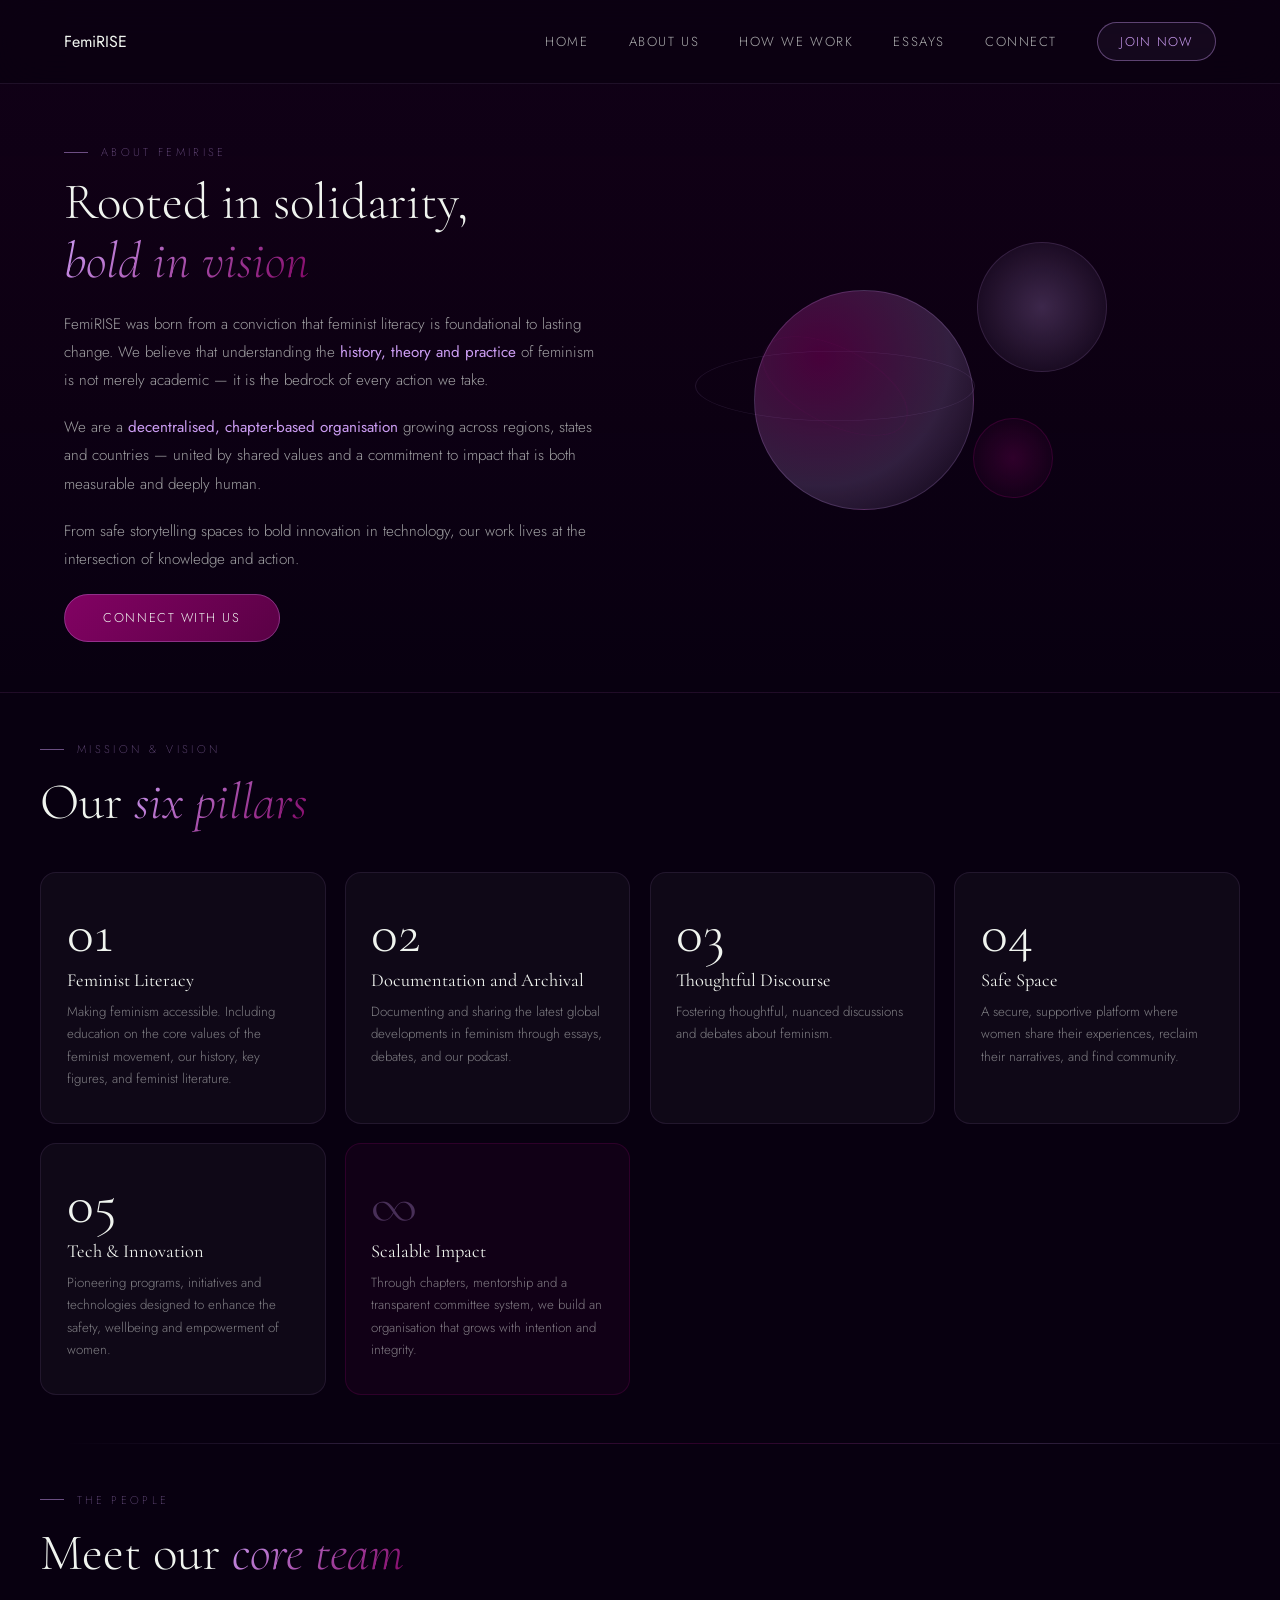
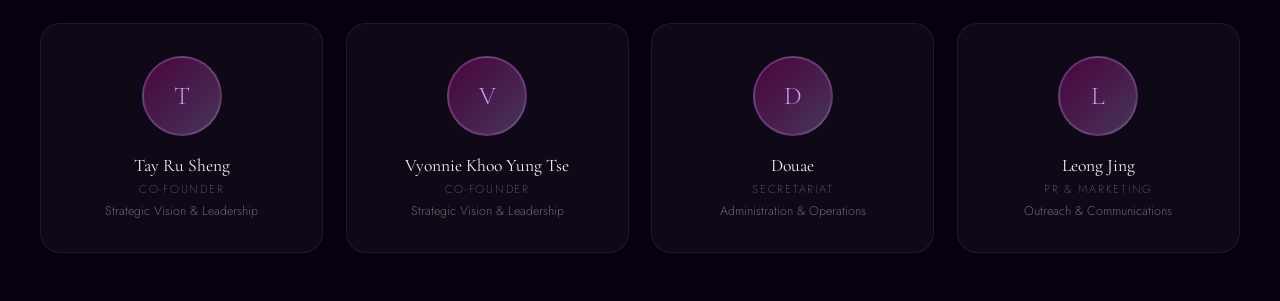
==== about.html @ 9048835f "Separated About page into separate html, separated css and js, added logo to main nav in index.html," ====
<!DOCTYPE html>
<html lang="en">
<head>
<meta charset="UTF-8">
<meta name="viewport" content="width=device-width, initial-scale=1.0">
<title>FemiRISE — Feminist Organisation Since 2026</title>
<link rel="preconnect" href="https://fonts.googleapis.com">
<link rel="preconnect" href="https://fonts.gstatic.com" crossorigin>
<link href="https://fonts.googleapis.com/css2?family=Cormorant+Garamond:ital,wght@0,300;0,400;0,500;0,600;1,300;1,400;1,500;1,600&family=Cormorant+Upright:wght@300;400;500&family=Jost:wght@200;300;400;500&family=Great+Vibes&display=swap" rel="stylesheet">
<link rel="stylesheet" href="./index.css">
<script src="./index.js" defer></script>
</head>
<nav id="mainNav">

  <div class="nav-logo" onclick="showPage('home')">FemiRISE</div>
  <div class="nav-links">
    <a href="index.html" class="nav-link" onclick="showPage('home')" data-page="home">Home</a>
    <a href="about.html" class="nav-link" data-page="about">About Us</a>
    <a class="nav-link" onclick="showPage('how')" data-page="how">How We Work</a>
    <a class="nav-link" onclick="showPage('essays')" data-page="essays">Essays</a>
    <a class="nav-link" onclick="showPage('connect')" data-page="connect">Connect</a>
    <a class="nav-cta" href="https://forms.google.com" target="_blank">Join Now</a>
  </div>
  <div class="nav-hamburger" onclick="toggleMobile()">
    <span></span><span></span><span></span>
  </div>
</nav>

<div id="page-about" class="page">
  <div class="about-hero">
    <div class="about-intro">
      <div>
        <div class="section-label" style="margin-bottom:0.8rem">About FemiRISE</div>
        <h1 class="section-title reveal" style="margin-bottom:1.2rem">Rooted in solidarity,<br><em>bold in vision</em></h1>
        <div class="about-text">
          <p class="reveal">FemiRISE was born from a conviction that feminist literacy is foundational to lasting change. We believe that understanding the <strong>history, theory and practice</strong> of feminism is not merely academic — it is the bedrock of every action we take.</p>
          <p class="reveal">We are a <strong>decentralised, chapter-based organisation</strong> growing across regions, states and countries — united by shared values and a commitment to impact that is both measurable and deeply human.</p>
          <p class="reveal">From safe storytelling spaces to bold innovation in technology, our work lives at the intersection of knowledge and action.</p>
        </div>
        <div style="margin-top:2rem" class="reveal">
          <a class="btn-primary" onclick="showPage('connect')"><span>Connect With Us</span></a>
        </div>
      </div>
      <div class="about-visual">
        <div class="about-shape about-shape-1"></div>
        <div class="about-shape about-shape-2"></div>
        <div class="about-shape about-shape-3"></div>
        <div class="about-ellipse about-ellipse-1"></div>
        <div class="about-ellipse about-ellipse-2"></div>
      </div>
    </div>
  </div>

  <!-- MISSION -->
  <section class="section">
    <div class="section-inner">
      <div class="section-label">Mission & Vision</div>
      <h2 class="section-title reveal">Our <em>six pillars</em></h2>
      <div class="values-grid">
        <div class="value-card reveal">
          <div class="value-num">01</div>
          <div class="value-name">Feminist Literacy</div>
          <p class="value-desc">Making feminism accessible. Including education on the core values of the feminist movement, our history, key figures, and feminist literature.</p>
        </div>
        <div class="value-card reveal" style="transition-delay:0.1s">
          <div class="value-num">02</div>
          <div class="value-name">Documentation and Archival</div>
          <p class="value-desc">Documenting and sharing the latest global developments in feminism through essays, debates, and our podcast.</p>
        </div>
        <div class="value-card reveal" style="transition-delay:0.2s">
          <div class="value-num">03</div>
          <div class="value-name">Thoughtful Discourse</div>
          <p class="value-desc">Fostering thoughtful, nuanced discussions and debates about feminism.</p>
        </div>
        <div class="value-card reveal" style="transition-delay:0.3s">
          <div class="value-num">04</div>
          <div class="value-name">Safe Space</div>
          <p class="value-desc">A secure, supportive platform where women share their experiences, reclaim their narratives, and find community.</p>
        </div>
        <div class="value-card reveal" style="transition-delay:0.4s">
          <div class="value-num">05</div>
          <div class="value-name">Tech & Innovation</div>
          <p class="value-desc">Pioneering programs, initiatives and technologies designed to enhance the safety, wellbeing and empowerment of women.</p>
        </div>
        <div class="value-card reveal" style="transition-delay:0.5s;background:rgba(130,2,99,0.08);border-color:rgba(130,2,99,0.25)">
          <div class="value-num" style="color:rgba(203,156,242,0.3)">∞</div>
          <div class="value-name">Scalable Impact</div>
          <p class="value-desc">Through chapters, mentorship and a transparent committee system, we build an organisation that grows with intention and integrity.</p>
        </div>
      </div>
    </div>
  </section>

  <div class="divider-line" style="margin:0 4rem"></div>

  <!-- TEAM -->
  <section class="section">
    <div class="section-inner">
      <div class="section-label">The People</div>
      <h2 class="section-title reveal">Meet our <em>core team</em></h2>
      <div class="team-grid">
        <div class="team-card reveal">
          <div class="team-avatar">T</div>
          <div class="team-name">Tay Ru Sheng</div>
          <div class="team-role">Co-Founder</div>
          <div class="team-dept">Strategic Vision &amp; Leadership</div>
        </div>
        <div class="team-card reveal" style="transition-delay:0.1s">
          <div class="team-avatar">V</div>
          <div class="team-name">Vyonnie Khoo Yung Tse</div>
          <div class="team-role">Co-Founder</div>
          <div class="team-dept">Strategic Vision &amp; Leadership</div>
        </div>
        <div class="team-card reveal" style="transition-delay:0.2s">
          <div class="team-avatar">D</div>
          <div class="team-name">Douae</div>
          <div class="team-role">Secretariat</div>
          <div class="team-dept">Administration &amp; Operations</div>
        </div>
        <div class="team-card reveal" style="transition-delay:0.3s">
          <div class="team-avatar">L</div>
          <div class="team-name">Leong Jing</div>
          <div class="team-role">PR &amp; Marketing</div>
          <div class="team-dept">Outreach &amp; Communications</div>
        </div>
      </div>
    </div>
  </section>
</div>
</html>
---- index.css ----
*,*::before,*::after{box-sizing:border-box;margin:0;padding:0}
:root{ 
  --rose:#820263;
  --lavender:#CB9CF2;
  --ivory:#F0F4EF;
  --rose-light:#b5038a;
  --rose-dark:#5a0145;
  --rose-glow:rgba(130,2,99,0.18);
  --lavender-glow:rgba(203,156,242,0.22);
  --ivory-glow:rgba(240,244,239,0.12);
  --glass-bg:rgba(240,244,239,0.06);
  --glass-border:rgba(203,156,242,0.18);
  --glass-border-hover:rgba(203,156,242,0.45);
  --transition:0.4s cubic-bezier(0.23,1,0.32,1);
  --transition-fast:0.2s cubic-bezier(0.23,1,0.32,1);
}
html{scroll-behavior:smooth}
body{
  font-family:'Jost',sans-serif;
  background:#080010;
  color:var(--ivory);
  min-height:100vh;
  overflow-x:hidden;
  /* cursor:none; */
}

/* .cursor{
  position:fixed;width:10px;height:10px;
  background:var(--lavender);border-radius:50%;
  pointer-events:none;z-index:9999;
  transition:transform 0.15s ease,opacity 0.2s ease;
  mix-blend-mode:screen;
  transform:translate(-50%,-50%);
}
.cursor-trail{
  position:fixed;width:36px;height:36px;
  border:1px solid rgba(203,156,242,0.4);border-radius:50%;
  pointer-events:none;z-index:9998;
  transition:transform 0.35s ease,opacity 0.3s ease;
  transform:translate(-50%,-50%);
} */
body:hover .cursor{opacity:1}
a:hover~.cursor,.btn:hover~.cursor{transform:translate(-50%,-50%) scale(2.5)}

/* GLOBAL BG BLOBS */
/* .bg-blobs{
  position:fixed;inset:0;z-index:0;pointer-events:none;overflow:hidden;
}
.blob{
  position:absolute;border-radius:50%;filter:blur(80px);
  animation:blobPulse 8s ease-in-out infinite;
}
.blob-1{width:600px;height:600px;background:radial-gradient(ellipse,rgba(130,2,99,0.28),transparent 70%);top:-15%;left:-10%;animation-delay:0s}
.blob-2{width:500px;height:500px;background:radial-gradient(ellipse,rgba(203,156,242,0.16),transparent 70%);top:20%;right:-8%;animation-delay:2s}
.blob-3{width:400px;height:400px;background:radial-gradient(ellipse,rgba(130,2,99,0.2),transparent 70%);bottom:10%;left:15%;animation-delay:4s}
.blob-4{width:350px;height:350px;background:radial-gradient(ellipse,rgba(203,156,242,0.12),transparent 70%);bottom:-5%;right:20%;animation-delay:1.5s}
@keyframes blobPulse{0%,100%{transform:scale(1) translate(0,0)}33%{transform:scale(1.12) translate(20px,-15px)}66%{transform:scale(0.92) translate(-10px,20px)}} */

/* NAV */
nav{
  position:fixed;top:0;left:0;right:0;z-index:100;
  display:flex;align-items:center;justify-content:space-between;
  padding:1.4rem 4rem;
  background:rgba(8,0,16,0.55);
  backdrop-filter:blur(24px);
  border-bottom:1px solid rgba(203,156,242,0.1);
  transition:var(--transition);
}
/* .nav-logo{
  font-family:'Great Vibes',cursive;
  font-size:2rem;
  background:linear-gradient(135deg,#CB9CF2,#820263,#F0F4EF);
  -webkit-background-clip:text;-webkit-text-fill-color:transparent;background-clip:text;
  cursor:pointer;letter-spacing:0.02em;
} */

.nav-logo {
  display: flex;
  align-items: center;
  cursor: pointer;
}

.nav-logo img {
  height: 35px;     
  width: auto;      
  object-fit: contain;
  display: block;
}

.nav-links{display:flex;gap:2.5rem;align-items:center}
.nav-link{
  font-family:'Jost',sans-serif;font-weight:300;font-size:0.82rem;
  letter-spacing:0.12em;text-transform:uppercase;
  color:rgba(240,244,239,0.7);text-decoration:none;
  position:relative;transition:color var(--transition-fast);cursor:pointer;
}
.nav-link::after{
  content:'';position:absolute;bottom:-3px;left:0;width:0;height:1px;
  background:linear-gradient(90deg,var(--rose),var(--lavender));
  transition:width var(--transition);
}
.nav-link:hover{color:var(--ivory)}
.nav-link:hover::after,.nav-link.active::after{width:100%}
.nav-link.active{color:var(--ivory)}
.nav-cta{
  font-family:'Jost',sans-serif;font-weight:300;font-size:0.8rem;
  letter-spacing:0.1em;text-transform:uppercase;
  padding:0.55rem 1.4rem;
  border:1px solid rgba(203,156,242,0.4);border-radius:50px;
  color:var(--lavender);text-decoration:none;cursor:pointer;
  background:rgba(203,156,242,0.05);
  transition:all var(--transition);
}
.nav-cta:hover{
  background:#5a0145;border-color:var(--rose);
  color:var(--ivory);transform:translateY(-1px);
  box-shadow: 0 8px 24px rgba(0,0,0,.18);
}
.nav-hamburger{display:none;flex-direction:column;gap:5px;cursor:pointer;padding:4px}
.nav-hamburger span{display:block;width:24px;height:1px;background:var(--ivory);transition:var(--transition)}

/* ===== LANDING PAGE ===== */
#page-home{
  display:flex;flex-direction:column;align-items:center;
  justify-content:center;min-height:100vh;
  position:relative;overflow:hidden;
  padding-top:0;
}
.hero{
  display:flex;flex-direction:column;align-items:center;
  justify-content:center;min-height:100vh;
  width:100%;text-align:center;position:relative;z-index:2;
}
.hero-eyebrow{
  font-family:'Jost',sans-serif;font-weight:200;font-size:0.72rem;
  letter-spacing:0.35em;text-transform:uppercase;
  color:rgba(203,156,242,0.7);margin-bottom:2.5rem;
  display:flex;align-items:center;gap:1rem;
}
.hero-eyebrow::before,.hero-eyebrow::after{
  content:'';display:block;width:40px;height:1px;
  background:linear-gradient(90deg,transparent,rgba(203,156,242,0.5));
}
.hero-eyebrow::after{background:linear-gradient(90deg,rgba(203,156,242,0.5),transparent)}

/* THE ICONIC LOGO */
.hero-logo-wrap{position:relative;margin-bottom:2rem;flex-wrap:nowrap;
  white-space:nowrap;}
.hero-logo{
  font-family:'Great Vibes',cursive;
  font-size:clamp(7rem,16vw,14rem);
  line-height:0.85;
  background:linear-gradient(
    135deg,
    #F0F4EF 0%,
    #CB9CF2 25%,
    #820263 55%
  );
  white-space: nowrap;

  -webkit-background-clip:text;-webkit-text-fill-color:transparent;background-clip:text;
  filter:drop-shadow(0 0 40px rgba(130,2,99,0.5)) drop-shadow(0 0 80px rgba(203,156,242,0.2));
  animation:logoGlow 4s ease-in-out infinite;
  position:relative;z-index:2;
  letter-spacing:0.01em; }

.hero-logo-secondary{
    font-family:'Monserrat';
    font-size:clamp(7rem,16vw,14rem);
    line-height:0.85;
    background:linear-gradient(
      135deg,
      #820263 25%,    
      #CB9CF2 55%,
      #F0F4EF 100%
    );
    white-space: nowrap;
    display: inline;
   -webkit-background-clip:text;-webkit-text-fill-color:transparent;background-clip:text;
  filter:drop-shadow(0 0 40px rgba(130,2,99,0.5)) drop-shadow(0 0 80px rgba(203,156,242,0.2));
  animation:logoGlow 4s ease-in-out infinite;
  position:relative;z-index:2;
  letter-spacing:0.01em;
}

@media (max-width:768px){

  .hero-logo,
  .hero-logo-secondary{
    font-size:clamp(3rem,14vw,5rem);
    white-space:normal;
    line-height:.95;
  }

}
 
@keyframes logoGlow{
  0%,100%{filter:drop-shadow(0 0 30px rgba(130,2,99,0.4)) drop-shadow(0 0 60px rgba(203,156,242,0.15))}
  50%{filter:drop-shadow(0 0 60px rgba(130,2,99,0.7)) drop-shadow(0 0 100px rgba(203,156,242,0.3))}
}
.logo-ellipse{
  position:absolute;
  border:1px solid rgba(203,156,242,0.2);
  border-radius:50%;
  animation:ellipseRotate 12s linear infinite;
}
.logo-ellipse-1{width:120%;height:60%;top:50%;left:50%;transform:translate(-50%,-50%) rotateX(70deg);animation-duration:14s}
.logo-ellipse-2{width:100%;height:50%;top:50%;left:50%;transform:translate(-50%,-50%) rotateX(70deg) rotate(40deg);animation-duration:20s;animation-direction:reverse;border-color:rgba(130,2,99,0.25)}
.logo-ellipse-3{width:110%;height:55%;top:50%;left:50%;transform:translate(-50%,-50%) rotateX(70deg) rotate(80deg);animation-duration:18s;border-color:rgba(240,244,239,0.08)}
@keyframes ellipseRotate{from{transform:translate(-50%,-50%) rotateX(70deg) rotate(0deg)}to{transform:translate(-50%,-50%) rotateX(70deg) rotate(360deg)}}

.hero-tagline{
  font-family:'Cormorant Garamond',serif;font-weight:300;font-style:italic;
  font-size:clamp(1.1rem,2.5vw,1.7rem);
  color:rgba(240,244,239,0.7);letter-spacing:0.05em;
  margin-bottom:3.5rem;line-height:1.6;
}
.hero-tagline span{color:var(--lavender)}

.hero-actions{display:flex;gap:1.2rem;align-items:center;flex-wrap:wrap;justify-content:center;margin-bottom:5rem}
.btn-primary{
  font-family:'Jost',sans-serif;font-weight:300;font-size:0.8rem;
  letter-spacing:0.12em;text-transform:uppercase;
  padding:0.85rem 2.4rem;cursor:pointer;
  background:linear-gradient(135deg,var(--rose),var(--rose-dark));
  border:1px solid rgba(203,156,242,0.3);border-radius:50px;
  color:var(--ivory);text-decoration:none;
  transition:all var(--transition);position:relative;overflow:hidden;
}
.btn-primary::before{
  content:'';position:absolute;inset:0;border-radius:50px;
  background:linear-gradient(135deg,var(--lavender),var(--rose));
  opacity:0;transition:opacity var(--transition);
}
.btn-primary:hover::before{opacity:1}
.btn-primary:hover{transform:translateY(-2px);box-shadow: 0 8px 24px rgba(0,0,0,.18);}
.btn-primary span{position:relative;z-index:1}
.btn-ghost{
  font-family:'Jost',sans-serif;font-weight:300;font-size:0.8rem;
  letter-spacing:0.12em;text-transform:uppercase;
  padding:0.85rem 2.4rem;cursor:pointer;
  border:1px solid rgba(203,156,242,0.3);border-radius:50px;
  color:rgba(203,156,242,0.9);background:rgba(203,156,242,0.05);
  text-decoration:none;transition:all var(--transition);
}
.btn-ghost:hover{
  background:rgba(203,156,242,0.12);border-color:rgba(203,156,242,0.6);
  color:var(--ivory);transform:translateY(-2px);
}

.hero-scroll{
  display:flex;flex-direction:column;align-items:center;gap:0.5rem;
  color:rgba(203,156,242,0.4);font-size:0.7rem;letter-spacing:0.2em;text-transform:uppercase;
}
.scroll-line{
  width:1px;height:50px;
  background:linear-gradient(180deg,rgba(203,156,242,0.5),transparent);
  animation:scrollAnim 2s ease-in-out infinite;
}
@keyframes scrollAnim{0%,100%{transform:scaleY(1);opacity:0.5}50%{transform:scaleY(0.5);opacity:1}}

/* ORBITING ELEMENTS
.orbit-ring{
  position:absolute;border-radius:50%;
  border:1px solid transparent;pointer-events:none;
  animation:orbitSpin 20s linear infinite;
}
.orbit-ring-1{width:700px;height:700px;top:50%;left:50%;transform:translate(-50%,-50%);border-color:rgba(130,2,99,0.08);animation-duration:25s}
.orbit-ring-2{width:900px;height:900px;top:50%;left:50%;transform:translate(-50%,-50%);border-color:rgba(203,156,242,0.05);animation-duration:35s;animation-direction:reverse}
.orbit-dot{
  position:absolute;width:4px;height:4px;border-radius:50%;
  background:var(--lavender);top:-2px;left:50%;
  animation:dotPulse 2s ease-in-out infinite;
}
@keyframes orbitSpin{from{transform:translate(-50%,-50%) rotate(0deg)}to{transform:translate(-50%,-50%) rotate(360deg)}}
@keyframes dotPulse{0%,100%{opacity:0.4;transform:scale(1)}50%{opacity:1;transform:scale(1.5)}} */

/* LIQUID GLASS CARD */

/* mobile optimisation */
@media (hover:none){

  .glass-card:hover,
  .essay-card:hover,
  .team-card:hover,
  .value-card:hover,
  .connect-card:hover,
  .btn-primary:hover,
  .btn-ghost:hover{
    transform:none;
    box-shadow:none;
  }

}

@media(max-width:768px){

  .btn-primary,
  .btn-ghost{
    width:100%;
    max-width:320px;
    min-height:48px;
  }

}

@media(max-width:768px){

  .nav-logo{
    font-size:1.4rem;
  }

}

@media(max-width:768px){

  .pillar-text,
  .essay-excerpt,
  .connect-card-desc,
  .step-desc,
  .value-desc,
  .mentor-text{
    font-size:.95rem;
    line-height:1.75;
    color:rgba(240,244,239,.72);
  }

}

@media (prefers-reduced-motion: reduce){

  *,
  *::before,
  *::after{
    animation:none !important;
    transition:none !important;
    scroll-behavior:auto !important;
  }

}

.glass-card{
  background:rgba(240,244,239,0.035);
  border:1px solid rgba(203,156,242,0.12);
  border-radius:20px;backdrop-filter:blur(20px);
  transition:all var(--transition);position:relative;overflow:hidden;
}
.glass-card::before{
  content:'';position:absolute;inset:0;border-radius:20px;
  background:linear-gradient(135deg,rgba(203,156,242,0.07) 0%,transparent 50%,rgba(130,2,99,0.05) 100%);
  opacity:0;transition:opacity var(--transition);pointer-events:none;
}
.glass-card:hover{
  border-color:rgba(203,156,242,0.28);
  transform:translateY(-6px);
  box-shadow: 0 8px 24px rgba(0,0,0,.18);
}
.glass-card:hover::before{opacity:1}

/* SECTIONS */
.section{
  padding:3rem 1.25rem;
  position:relative;z-index:2
}
.section-inner{max-width:1200px;margin:0 auto}
.section-label{
  font-family:'Jost',sans-serif;font-weight:200;font-size:0.7rem;
  letter-spacing:0.3em;text-transform:uppercase;
  color:rgba(203,156,242,0.6);margin-bottom:1rem;
  display:flex;align-items:center;gap:0.8rem;
}
.section-label::before{content:'';display:block;width:24px;height:1px;background:rgba(203,156,242,0.5)}
.section-title{
  font-family:'Cormorant Garamond',serif;font-weight:300;
  font-size:clamp(2.2rem,4vw,3.5rem);
  color:var(--ivory);line-height:1.15;margin-bottom:1.5rem;
}
.section-title em{
  font-style:italic;
  background:linear-gradient(135deg,var(--lavender),var(--rose));
  -webkit-background-clip:text;-webkit-text-fill-color:transparent;background-clip:text;
}
.divider-line{
  width:100%;height:1px;
  background:linear-gradient(90deg,transparent,rgba(203,156,242,0.2),rgba(130,2,99,0.3),rgba(203,156,242,0.2),transparent);
  margin:4rem 0;
}

/* PILLAR CARDS (home pillars) */
.pillars-grid{
  display:grid;
  grid-template-columns:repeat(auto-fit,minmax(260px,1fr));
  gap:1.2rem;margin-top:3rem;
}
.pillar-card{
  padding:2rem 1.8rem;
  cursor:default;
}
.pillar-icon{
  width:48px;height:48px;border-radius:50%;
  background:rgba(130,2,99,0.2);border:1px solid rgba(130,2,99,0.4);
  display:flex;align-items:center;justify-content:center;
  margin-bottom:1.4rem;font-size:1.4rem;
  transition:all var(--transition);
}
.pillar-card:hover .pillar-icon{
  background:rgba(130,2,99,0.4);border-color:var(--rose);
  transform:scale(1.12);box-shadow: 0 8px 24px rgba(0,0,0,.18);
}
.pillar-title{
  font-family:'Cormorant Garamond',serif;font-weight:400;font-size:1.25rem;
  color:var(--ivory);margin-bottom:0.7rem;line-height:1.3;
}
.pillar-text{
  font-family:'Jost',sans-serif;font-weight:300;font-size:0.85rem;
  color:rgba(240,244,239,0.55);line-height:1.75;
}

/* STATS STRIP */
.stats-strip{
  display:grid;grid-template-columns:repeat(4,1fr);
  border:1px solid rgba(203,156,242,0.1);
  border-radius:16px;overflow:hidden;
  background:rgba(203,156,242,0.03);
  margin-top:4rem;
}
.stat-item{
  padding:2rem 1.5rem;text-align:center;
  border-right:1px solid rgba(203,156,242,0.08);
  transition:background var(--transition);
}
.stat-item:last-child{border-right:none}
.stat-item:hover{background:rgba(130,2,99,0.1)}
.stat-num{
  font-family:'Cormorant Upright',serif;font-size:2.8rem;font-weight:300;
  background:linear-gradient(135deg,var(--lavender),var(--rose));
  -webkit-background-clip:text;-webkit-text-fill-color:transparent;background-clip:text;
  display:block;line-height:1;margin-bottom:0.4rem;
}
.stat-label{
  font-family:'Jost',sans-serif;font-weight:200;font-size:0.72rem;
  letter-spacing:0.15em;text-transform:uppercase;
  color:rgba(240,244,239,0.45);
}

/* QUOTE BANNER */
.quote-banner{
  padding:5rem 4rem;text-align:center;position:relative;overflow:hidden;z-index:2;
  background:linear-gradient(135deg,rgba(130,2,99,0.08),rgba(203,156,242,0.04),rgba(130,2,99,0.06));
  border-top:1px solid rgba(203,156,242,0.1);border-bottom:1px solid rgba(203,156,242,0.1);
}
.quote-text{
  font-family:'Cormorant Garamond',serif;font-weight:300;font-style:italic;
  font-size:clamp(1.5rem,3vw,2.4rem);
  color:var(--ivory);max-width:900px;margin:0 auto 1.5rem;
  line-height:1.5;
}
.quote-attr{
  font-family:'Jost',sans-serif;font-weight:200;font-size:0.78rem;
  letter-spacing:0.2em;text-transform:uppercase;
  color:rgba(203,156,242,0.6);
}
.quote-mark{
  font-family:'Cormorant Garamond',serif;font-size:6rem;font-weight:300;
  color:rgba(130,2,99,0.3);line-height:0;vertical-align:-0.4em;
}

/* ===== ABOUT PAGE ===== */
.about-hero{
  padding:9rem 4rem 4rem;
  background:linear-gradient(180deg,rgba(130,2,99,0.08),transparent);
  border-bottom:1px solid rgba(203,156,242,0.08);
}
.about-intro{
  display:grid;grid-template-columns:1fr 1fr;gap:4rem;align-items:center;
  max-width:1200px;margin:0 auto;
}
.about-text p{
  font-family:'Jost',sans-serif;font-weight:300;font-size:0.95rem;
  color:rgba(240,244,239,0.65);line-height:1.85;margin-bottom:1.2rem;
}
.about-text p strong{color:var(--lavender);font-weight:400}
.about-visual{position:relative;height:320px}
.about-shape{
  position:absolute;border-radius:50%;
  animation:floatShape 6s ease-in-out infinite;
}
.about-shape-1{
  width:220px;height:220px;top:20%;left:15%;
  background:radial-gradient(ellipse at 30% 30%,rgba(130,2,99,0.5),rgba(203,156,242,0.2) 60%,transparent);
  border:1px solid rgba(203,156,242,0.2);animation-delay:0s;
}
.about-shape-2{
  width:130px;height:130px;top:5%;right:20%;
  background:radial-gradient(ellipse,rgba(203,156,242,0.25),transparent);
  border:1px solid rgba(203,156,242,0.15);animation-delay:1.5s;
}
.about-shape-3{
  width:80px;height:80px;bottom:15%;right:30%;
  background:radial-gradient(ellipse,rgba(130,2,99,0.3),transparent);
  border:1px solid rgba(130,2,99,0.3);animation-delay:3s;
}
.about-ellipse{
  position:absolute;border:1px solid rgba(203,156,242,0.12);
  border-radius:50%;animation:ellipseRotate 15s linear infinite;
}
.about-ellipse-1{width:280px;height:140px;top:50%;left:30%;transform:translate(-50%,-50%) rotateX(60deg)}
.about-ellipse-2{width:220px;height:110px;top:50%;left:30%;transform:translate(-50%,-50%) rotateX(60deg) rotate(60deg);animation-direction:reverse;border-color:rgba(130,2,99,0.15)}
@keyframes floatShape{0%,100%{transform:translateY(0)}50%{transform:translateY(-18px)}}

/* VALUES */
.values-grid{display:grid;grid-template-columns:repeat(auto-fit,minmax(260px,1fr));gap:1.2rem;margin-top:2.5rem}
.value-card{
  padding:2rem 1.6rem;border-radius:16px;
  background:rgba(240,244,239,0.03);
  border:1px solid rgba(203,156,242,0.1);
  transition:all var(--transition);position:relative;overflow:hidden;
}
.value-card::after{
  content:'';position:absolute;bottom:0;left:0;right:0;height:1px;
  background:linear-gradient(90deg,transparent,var(--rose),transparent);
  transform:scaleX(0);transition:transform var(--transition);
}
.value-card:hover{border-color:rgba(130,2,99,0.4);transform:translateY(-4px)}
.value-card:hover::after{transform:scaleX(1)}
.value-num{
  font-family:'Cormorant Upright',serif;font-size:3.5rem;font-weight:300;
  color:var(--ivory);line-height:1;margin-bottom:0.5rem;
}
.value-name{
  font-family:'Cormorant Garamond',serif;font-weight:400;font-size:1.15rem;
  color:var(--ivory);margin-bottom:0.6rem;
}
.value-desc{
  font-family:'Jost',sans-serif;font-weight:300;font-size:0.83rem;
  color:rgba(240,244,239,0.5);line-height:1.7;
}

/* TEAM */
.team-grid{display:grid;grid-template-columns:repeat(auto-fit,minmax(260px,1fr));gap:1.4rem;margin-top:2.5rem}
.team-card{
  padding:2rem 1.4rem;border-radius:20px;text-align:center;
  background:rgba(240,244,239,0.03);
  border:1px solid rgba(203,156,242,0.1);
  transition:all var(--transition);position:relative;overflow:hidden;cursor:default;
}
.team-card::before{
  content:'';position:absolute;top:0;left:0;right:0;height:2px;
  background:linear-gradient(90deg,transparent,var(--rose),var(--lavender),transparent);
  transform:scaleX(0);transition:transform var(--transition);
}
.team-card:hover{border-color:rgba(203,156,242,0.3);transform:translateY(-6px);box-shadow: 0 8px 24px rgba(0,0,0,.18);}
.team-card:hover::before{transform:scaleX(1)}
.team-avatar{
  width:80px;height:80px;border-radius:50%;
  background:linear-gradient(135deg,rgba(130,2,99,0.5),rgba(203,156,242,0.3));
  border:2px solid rgba(203,156,242,0.25);
  display:flex;align-items:center;justify-content:center;
  font-family:'Cormorant Garamond',serif;font-size:1.6rem;font-weight:300;
  color:var(--lavender);margin:0 auto 1.2rem;
  transition:all var(--transition);
}
.team-card:hover .team-avatar{
  border-color:var(--rose);box-shadow: 0 8px 24px rgba(0,0,0,.18);;
}
.team-name{
  font-family:'Cormorant Garamond',serif;font-weight:400;font-size:1.1rem;
  color:var(--ivory);margin-bottom:0.3rem;
}
.team-role{
  font-family:'Jost',sans-serif;font-weight:200;font-size:0.72rem;
  letter-spacing:0.15em;text-transform:uppercase;
  color:rgba(203,156,242,0.6);margin-bottom:0.3rem;
}
.team-dept{
  font-family:'Jost',sans-serif;font-weight:300;font-size:0.78rem;
  color:rgba(240,244,239,0.4);
}

/* ===== HOW WE WORK PAGE ===== */
.tiers-wrap{max-width:1100px;margin:0 auto;padding:8rem 4rem 5rem}
.tier-section{margin-bottom:5rem;position:relative}
.tier-connector{
  width:1px;height:60px;
  background:linear-gradient(180deg,var(--rose),transparent);
  margin:0 auto;
}
.tier-header{
  display:flex;align-items:flex-start;gap:2rem;margin-bottom:2rem;
}
.tier-badge{
  flex-shrink:0;width:60px;height:60px;border-radius:50%;
  background:linear-gradient(135deg,rgba(130,2,99,0.4),rgba(203,156,242,0.15));
  border:1px solid rgba(130,2,99,0.5);
  display:flex;align-items:center;justify-content:center;
  font-family:'Cormorant Upright',serif;font-size:1.6rem;font-weight:300;
  color:var(--lavender);transition:all var(--transition);
}
.tier-section:hover .tier-badge{
  box-shadow: 0 8px 24px rgba(0,0,0,.18);;border-color:var(--lavender);
}
.tier-label{
  font-family:'Jost',sans-serif;font-weight:200;font-size:0.7rem;
  letter-spacing:0.25em;text-transform:uppercase;
  color:rgba(203,156,242,0.6);margin-bottom:0.3rem;
}
.tier-name{
  font-family:'Cormorant Garamond',serif;font-weight:400;font-size:1.8rem;
  color:var(--ivory);margin-bottom:0.3rem;
}
.tier-commit{
  font-family:'Jost',sans-serif;font-weight:300;font-size:0.8rem;
  letter-spacing:0.08em;
  padding:0.25rem 0.9rem;border-radius:50px;
  background:rgba(203,156,242,0.08);border:1px solid rgba(203,156,242,0.2);
  color:rgba(203,156,242,0.7);display:inline-block;margin-top:0.4rem;
}
.tier-body{
  padding:2rem 2rem 2rem 5rem;
  border-left:1px solid rgba(130,2,99,0.2);
  margin-left:30px;
}
.tier-list{list-style:none;display:flex;flex-direction:column;gap:0.8rem}
.tier-list li{
  font-family:'Jost',sans-serif;font-weight:300;font-size:0.88rem;
  color:rgba(240,244,239,0.6);line-height:1.7;
  display:flex;align-items:flex-start;gap:0.8rem;
}
.tier-list li::before{
  content:'';flex-shrink:0;margin-top:0.55rem;
  width:4px;height:4px;border-radius:50%;background:var(--rose);
}

/* STEPS FLOW */
.steps-flow{display:flex;flex-direction:column;gap:0;margin-top:3rem}
.step-item{
  display:grid;grid-template-columns:auto 1fr;gap:2rem;align-items:start;
  padding:1.5rem 0;border-bottom:1px solid rgba(203,156,242,0.06);
  transition:all var(--transition);cursor:default;
}
.step-item:last-child{border-bottom:none}
.step-item:hover{padding-left:0.5rem}
.step-num-wrap{display:flex;flex-direction:column;align-items:center}
.step-num{
  width:36px;height:36px;border-radius:50%;flex-shrink:0;
  background:rgba(130,2,99,0.2);border:1px solid rgba(130,2,99,0.4);
  display:flex;align-items:center;justify-content:center;
  font-family:'Cormorant Upright',serif;font-size:0.9rem;font-weight:400;
  color:var(--lavender);transition:all var(--transition);
}
.step-item:hover .step-num{background:rgba(130,2,99,0.5);box-shadow: 0 8px 24px rgba(0,0,0,.18);}
.step-line-v{flex:1;width:1px;background:rgba(130,2,99,0.15);min-height:30px}
.step-content{padding-top:0.4rem}
.step-title{
  font-family:'Cormorant Garamond',serif;font-weight:400;font-size:1.05rem;
  color:var(--ivory);margin-bottom:0.3rem;
}
.step-desc{
  font-family:'Jost',sans-serif;font-weight:300;font-size:0.83rem;
  color:rgba(240,244,239,0.5);line-height:1.7;
}

/* MENTOR BOX */
.mentor-box{
  margin-top:3rem;padding:2rem 2.5rem;border-radius:20px;
  background:linear-gradient(135deg,rgba(130,2,99,0.1),rgba(203,156,242,0.05));
  border:1px solid rgba(203,156,242,0.15);position:relative;overflow:hidden;
}
.mentor-box::before{
  content:'★';position:absolute;right:2rem;top:50%;transform:translateY(-50%);
  font-size:6rem;color:rgba(130,2,99,0.08);line-height:1;
}
.mentor-label{
  font-family:'Jost',sans-serif;font-weight:200;font-size:0.7rem;
  letter-spacing:0.25em;text-transform:uppercase;
  color:var(--lavender);margin-bottom:0.6rem;
}
.mentor-title{
  font-family:'Cormorant Garamond',serif;font-weight:400;font-size:1.4rem;
  color:var(--ivory);margin-bottom:0.7rem;
}
.mentor-text{
  font-family:'Jost',sans-serif;font-weight:300;font-size:0.88rem;
  color:rgba(240,244,239,0.6);line-height:1.75;max-width:680px;
}

/* ===== ESSAYS PAGE ===== */
.essays-wrap{padding:8rem 4rem 5rem;max-width:1200px;margin:0 auto}
.essays-filter{
  display:flex;gap:0.8rem;flex-wrap:wrap;margin-bottom:3rem;
}
.filter-btn{
  font-family:'Jost',sans-serif;font-weight:300;font-size:0.75rem;
  letter-spacing:0.12em;text-transform:uppercase;
  padding:0.45rem 1.2rem;border-radius:50px;cursor:pointer;
  border:1px solid rgba(203,156,242,0.2);
  color:rgba(203,156,242,0.6);background:transparent;
  transition:all var(--transition-fast);
}
.filter-btn:hover,.filter-btn.active{
  background:rgba(130,2,99,0.25);border-color:rgba(130,2,99,0.5);
  color:var(--ivory);
}
.essays-grid{display:grid;grid-template-columns:repeat(auto-fit,minmax(260px,1fr));gap:1.4rem}
.essay-card{
  padding:2rem;border-radius:20px;
  border:1px solid rgba(203,156,242,0.1);
  background:rgba(240,244,239,0.025);
  cursor:pointer;transition:all var(--transition);
  display:flex;flex-direction:column;
}
.essay-card:hover{
  border-color:rgba(203,156,242,0.3);transform:translateY(-6px);
  box-shadow: 0 8px 24px rgba(0,0,0,.18);
  background:rgba(240,244,239,0.04);
}
.essay-tag{
  font-family:'Jost',sans-serif;font-weight:300;font-size:0.68rem;
  letter-spacing:0.2em;text-transform:uppercase;
  padding:0.25rem 0.8rem;border-radius:50px;
  background:rgba(130,2,99,0.2);border:1px solid rgba(130,2,99,0.35);
  color:rgba(203,156,242,0.8);display:inline-block;margin-bottom:1rem;align-self:flex-start;
}
.essay-title{
  font-family:'Cormorant Garamond',serif;font-weight:400;font-size:1.2rem;
  color:var(--ivory);line-height:1.3;margin-bottom:0.7rem;
  flex:1;
}
.essay-excerpt{
  font-family:'Jost',sans-serif;font-weight:300;font-size:0.83rem;
  color:rgba(240,244,239,0.45);line-height:1.7;margin-bottom:1.2rem;
}
.essay-meta{
  display:flex;justify-content:space-between;align-items:center;
  padding-top:1rem;border-top:1px solid rgba(203,156,242,0.07);
}
.essay-author{
  font-family:'Jost',sans-serif;font-weight:300;font-size:0.75rem;
  color:rgba(203,156,242,0.6);
}
.essay-date{
  font-family:'Jost',sans-serif;font-weight:200;font-size:0.72rem;
  color:rgba(240,244,239,0.3);
}
.essay-arrow{
  display:inline-flex;align-items:center;gap:0.4rem;
  font-family:'Jost',sans-serif;font-weight:300;font-size:0.75rem;
  letter-spacing:0.1em;text-transform:uppercase;
  color:var(--lavender);
  transition:gap var(--transition-fast);
}
.essay-card:hover .essay-arrow{gap:0.7rem}

/* ===== CONNECT PAGE ===== */
.connect-wrap{padding:8rem 4rem 5rem;max-width:1000px;margin:0 auto}
.connect-grid{display:grid;grid-template-columns:1fr 1fr;gap:2rem;margin-top:3rem}
.connect-card{
  padding:2.5rem 2rem;border-radius:20px;
  border:1px solid rgba(203,156,242,0.12);
  background:rgba(240,244,239,0.03);
  transition:all var(--transition);position:relative;overflow:hidden;
  text-decoration:none;display:block;cursor:pointer;
}
.connect-card::after{
  content:'';position:absolute;inset:0;border-radius:20px;
  background:linear-gradient(135deg,rgba(130,2,99,0.08),transparent);
  opacity:0;transition:opacity var(--transition);
}
.connect-card:hover{
  border-color:rgba(130,2,99,0.45);transform:translateY(-6px);
  box-shadow: 0 8px 24px rgba(0,0,0,.18);
}
.connect-card:hover::after{opacity:1}
.connect-icon{
  width:52px;height:52px;border-radius:50%;
  background:rgba(130,2,99,0.2);border:1px solid rgba(130,2,99,0.4);
  display:flex;align-items:center;justify-content:center;
  font-size:1.3rem;margin-bottom:1.3rem;
  transition:all var(--transition);position:relative;z-index:1;
}
.connect-card:hover .connect-icon{
  background:#820263;box-shadow: 0 8px 24px #5a0145;
}
.connect-card-title{
  font-family:'Cormorant Garamond',serif;font-weight:400;font-size:1.2rem;
  color:var(--ivory);margin-bottom:0.5rem;position:relative;z-index:1;
}
.connect-card-desc{
  font-family:'Jost',sans-serif;font-weight:300;font-size:0.83rem;
  color:var(--ivory);line-height:1.7;margin-bottom:1rem;
  position:relative;z-index:1;
}
.connect-cta-link{
  font-family:'Jost',sans-serif;font-weight:300;font-size:0.75rem;
  letter-spacing:0.12em;text-transform:uppercase;
  color:var(--lavender);display:flex;align-items:center;gap:0.5rem;
  position:relative;z-index:1;transition:gap var(--transition-fast);
}
.connect-card:hover .connect-cta-link{gap:0.9rem}

/* SOCIAL LINKS */
.socials-row{
  display:flex;gap:1rem;flex-wrap:wrap;margin-top:3rem;
}
.social-pill{
  display:flex;align-items:center;gap:0.7rem;
  padding:0.7rem 1.4rem;border-radius:50px;
  border:1px solid #5a0145;
  background:rgba(240,244,239,0.03);
  color:#CB9CF2;text-decoration:none;
  font-family:'Jost',sans-serif;font-weight:300;font-size:0.82rem;
  letter-spacing:0.05em;transition:all var(--transition);
}
.social-pill:hover{
  background:rgba(130,2,99,0.2);border-color:rgba(130,2,99,0.5);
  color:var(--ivory);transform:translateY(-2px);
  box-shadow: 0 8px 24px rgba(0,0,0,.18);
}
.social-icon{font-size:1rem}

/* NEWSLETTER */
.newsletter-box{
  margin-top:3rem;padding:3rem;border-radius:24px;
  background:linear-gradient(135deg,rgba(130,2,99,0.12),rgba(203,156,242,0.06));
  border:1px solid rgba(203,156,242,0.15);text-align:center;
}
.newsletter-title{
  font-family:'Cormorant Garamond',serif;font-weight:300;font-size:1.8rem;
  color:var(--ivory);margin-bottom:0.7rem;
}
.newsletter-sub{
  font-family:'Jost',sans-serif;font-weight:300;font-size:0.88rem;
  color:var(--ivory);margin-bottom:2rem;line-height:1.7;
}
.newsletter-form{
  display:flex;gap:0.8rem;justify-content:center;flex-wrap:wrap;
}
.newsletter-input{
  padding:0.8rem 1.5rem;border-radius:50px;
  border:1px solid rgba(203,156,242,0.25);
  background:rgba(240,244,239,0.05);
  color:var(--ivory);font-family:'Jost',sans-serif;font-weight:300;font-size:0.88rem;
  outline:none;width:300px;transition:all var(--transition-fast);
}
.newsletter-input::placeholder{color:rgba(240,244,239,0.3)}
.newsletter-input:focus{border-color:rgba(203,156,242,0.5);background:rgba(240,244,239,0.08)}

/* FOOTER */
footer{
  position:relative;z-index:2;
  border-top:1px solid rgba(203,156,242,0.08);
  padding:3rem 4rem 2rem;
  background:rgba(5,0,10,0.8);
}
.footer-inner{
  max-width:1200px;margin:0 auto;
  display:grid;grid-template-columns:1.5fr 1fr 1fr 1fr;gap:3rem;
  margin-bottom:2.5rem;
}
.footer-logo{
  font-family:'Great Vibes',cursive;font-size:2.4rem;
  background:#820263;
  -webkit-background-clip:text;-webkit-text-fill-color:transparent;background-clip:text;
  display:block;margin-bottom:0.8rem;
}
.footer-about{
  font-family:'Jost',sans-serif;font-weight:300;font-size:0.82rem;
  color:var(--ivory);line-height:1.75;
}
.footer-col-title{
  font-family:'Jost',sans-serif;font-weight:300;font-size:0.7rem;
  letter-spacing:0.2em;text-transform:uppercase;
  color:var(--ivory);margin-bottom:1rem;
}
.footer-links{list-style:none;display:flex;flex-direction:column;gap:0.55rem}
.footer-links a{
  font-family:'Jost',sans-serif;font-weight:300;font-size:0.82rem;
  color:var(--ivory);text-decoration:none;
  transition:color var(--transition-fast);cursor:pointer;
}
.footer-links a:hover{color:var(--ivory);}
.footer-bottom{
  display:flex;justify-content:space-between;align-items:center;
  padding-top:2rem;border-top:1px solid rgba(203,156,242,0.07);
  font-family:'Jost',sans-serif;font-weight:200;font-size:0.75rem;
  color:var(--ivory);letter-spacing:0.05em;
}

/* SCROLL REVEAL */
.reveal{opacity:0;transform:translateY(8px);
  transition:.4s ease;}
.reveal.visible{opacity:1;transform:translateY(0)}

/* FLOATING DECORATIVE LINES */
.deco-line{
  position:absolute;pointer-events:none;
  background:linear-gradient(90deg,transparent,rgba(203,156,242,0.15),transparent);
  height:1px;width:100%;
}

/* LIQUID BLOB INTERACTIVE
.liquid-blob{
  position:fixed;width:200px;height:200px;border-radius:50%;
  background:radial-gradient(ellipse,rgba(130,2,99,0.12),transparent 70%);
  pointer-events:none;z-index:0;
  transition:transform 0.8s cubic-bezier(0.23,1,0.32,1);
  filter:blur(30px);
} */

/* MOBILE */
@media(max-width:768px){
  nav{padding:1rem 1.5rem}
  .nav-links{display:none}
  .nav-hamburger{display:flex}
  .section{padding:4rem 1.5rem}
  .hero{padding:0 1.5rem}
  .hero-logo{font-size:5rem}
  .pillars-grid{grid-template-columns:1fr}
  .stats-strip{grid-template-columns:1fr 1fr}
  .about-intro{grid-template-columns:1fr}
  .values-grid{grid-template-columns:1fr}
  .connect-grid{grid-template-columns:1fr}
  .footer-inner{grid-template-columns:1fr 1fr}
  .essays-grid{grid-template-columns:1fr}
  .tiers-wrap{padding:6rem 1.5rem 3rem}
  .tier-body{padding:1.5rem 1rem 1.5rem 2rem}
  .connect-wrap,.essays-wrap{padding:6rem 1.5rem 3rem}
}

/* THIN DECORATIVE ELLIPSES */
.deco-ellipse{
  position:absolute;border-radius:50%;border:1px solid rgba(203,156,242,0.08);
  pointer-events:none;animation:ellipseRotate 20s linear infinite;
}

/* SPARKLE DOT
.sparkle{
  position:absolute;width:2px;height:2px;border-radius:50%;
  background:var(--lavender);pointer-events:none;
  animation:sparkleFade 3s ease-in-out infinite;
} */
@keyframes sparkleFade{0%,100%{opacity:0;transform:scale(0)}50%{opacity:1;transform:scale(1)}}
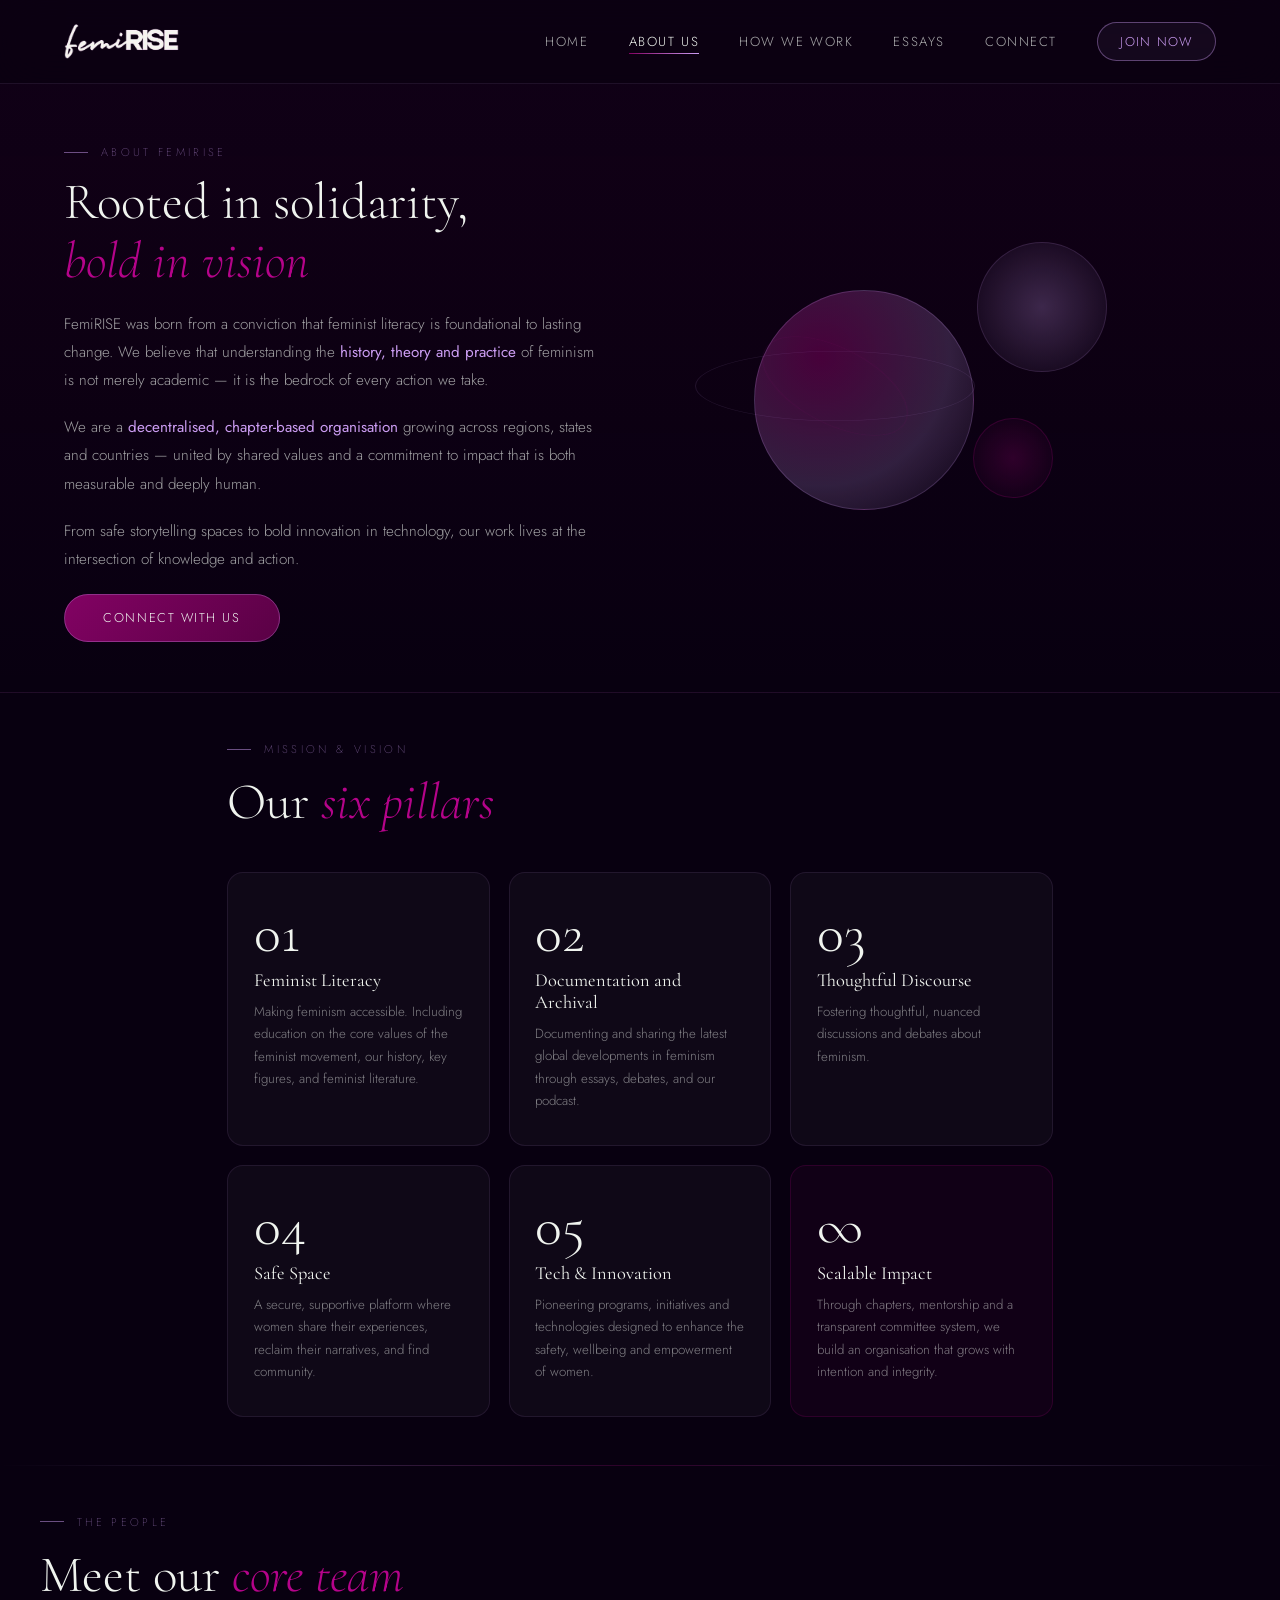
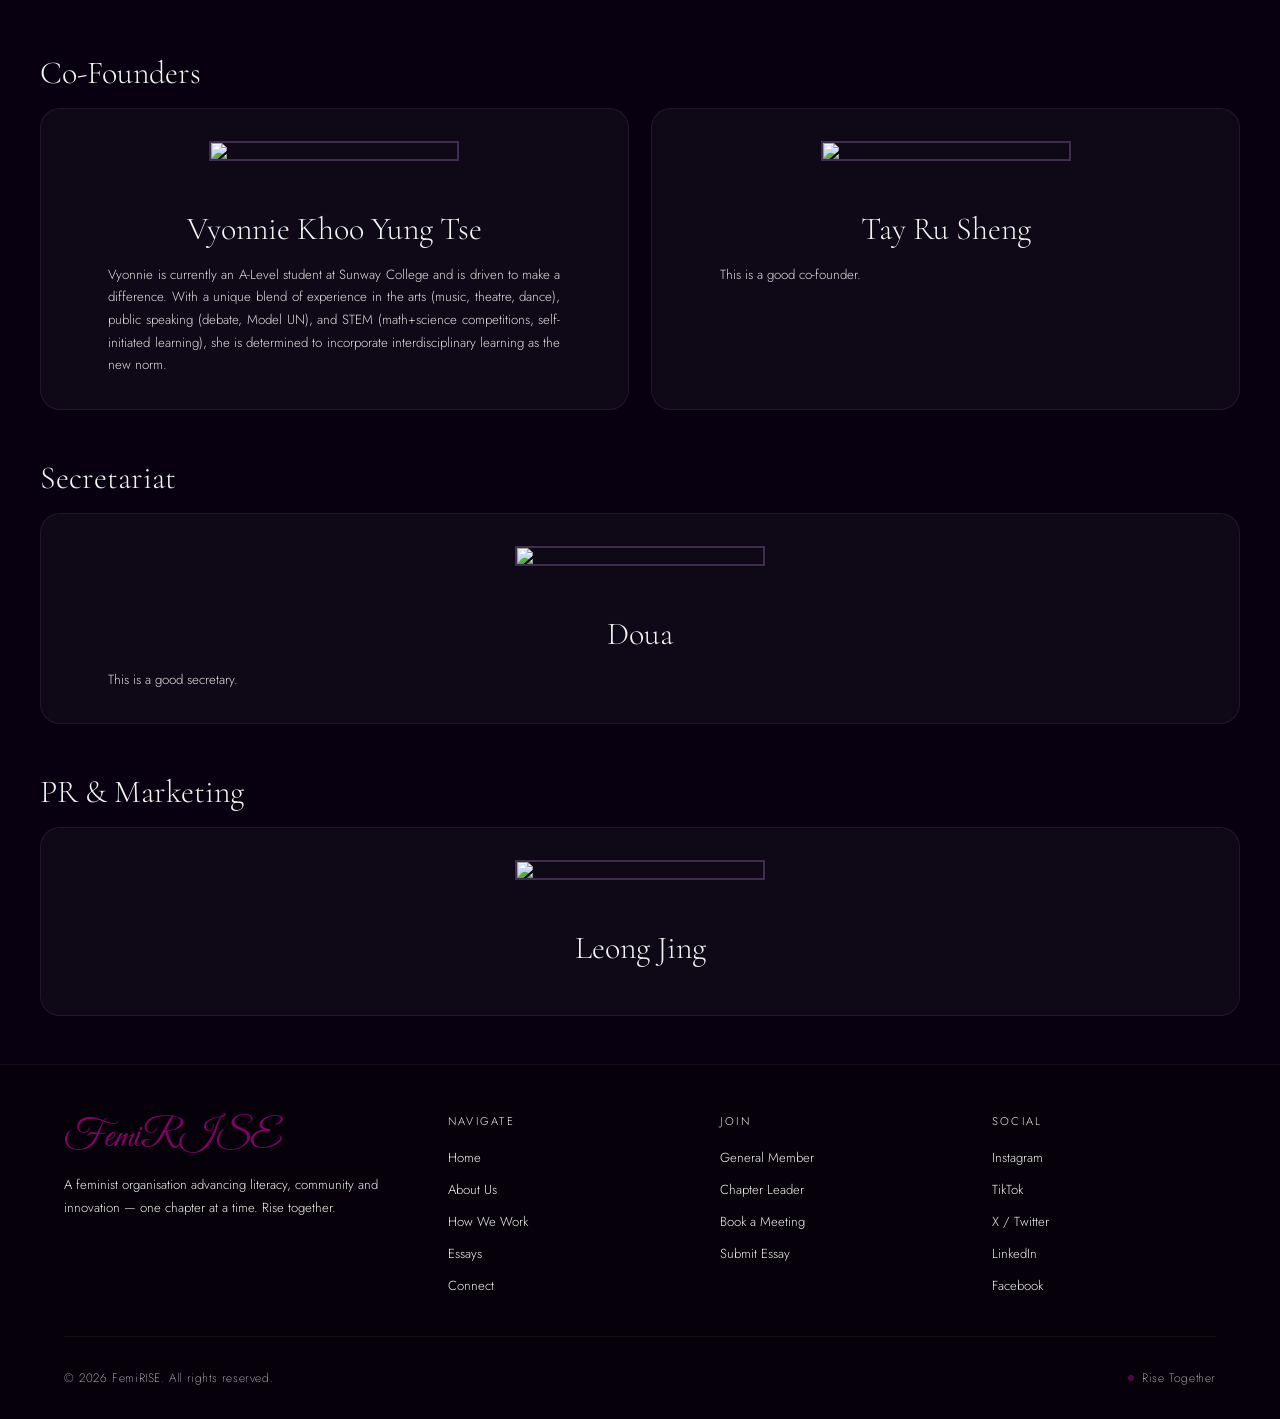
==== commit e64ee650: "Fixed mobile optimization errors (mostly, for now...), tentative light/dark mode, separated all page" ====
--- a/about.html
+++ b/about.html
@@ -1,5 +1,5 @@
 <!DOCTYPE html>
-<html lang="en">
+<html lang="en" data-theme="dark">
 <head>
 <meta charset="UTF-8">
 <meta name="viewport" content="width=device-width, initial-scale=1.0">
@@ -7,26 +7,37 @@
 <link rel="preconnect" href="https://fonts.googleapis.com">
 <link rel="preconnect" href="https://fonts.gstatic.com" crossorigin>
 <link href="https://fonts.googleapis.com/css2?family=Cormorant+Garamond:ital,wght@0,300;0,400;0,500;0,600;1,300;1,400;1,500;1,600&family=Cormorant+Upright:wght@300;400;500&family=Jost:wght@200;300;400;500&family=Great+Vibes&display=swap" rel="stylesheet">
-<link rel="stylesheet" href="./index.css">
-<script src="./index.js" defer></script>
+<link rel="stylesheet" href="./style.css">
+<script src="./script.js" defer></script>
 </head>
+<body>
 <nav id="mainNav">
-
-  <div class="nav-logo" onclick="showPage('home')">FemiRISE</div>
+  <div class="nav-logo"><a href="index.html"><img src="./media/femirise-logo.png"></a></div>
   <div class="nav-links">
-    <a href="index.html" class="nav-link" onclick="showPage('home')" data-page="home">Home</a>
-    <a href="about.html" class="nav-link" data-page="about">About Us</a>
-    <a class="nav-link" onclick="showPage('how')" data-page="how">How We Work</a>
-    <a class="nav-link" onclick="showPage('essays')" data-page="essays">Essays</a>
-    <a class="nav-link" onclick="showPage('connect')" data-page="connect">Connect</a>
-    <a class="nav-cta" href="https://forms.google.com" target="_blank">Join Now</a>
+    <a href="index.html" class="nav-link" data-page="home">Home</a>
+    <a href="about.html" class="nav-link active" data-page="about">About Us</a>
+    <a href="structure.html" class="nav-link" data-page="how">How We Work</a>
+    <a href="essays.html" class="nav-link" data-page="essays">Essays</a>
+    <a href="connect.html" class="nav-link" data-page="connect">Connect</a>
+    <a class="nav-cta" href="https://docs.google.com/forms/d/e/1FAIpQLSfwPqKustc7kkd7kCYtFqLqy8rkv79rQlx8xS-8RfyrfZ6W7Q/viewform?usp=dialog" target="_blank">Join Now</a>
   </div>
   <div class="nav-hamburger" onclick="toggleMobile()">
     <span></span><span></span><span></span>
   </div>
 </nav>
 
-<div id="page-about" class="page">
+<!-- Mobile menu -->
+<div id="mobileMenu" style="display:none;position:fixed;top:0;left:0;right:0;bottom:0;background:rgba(5,0,12,0.97);z-index:99;flex-direction:column;align-items:center;justify-content:center;gap:2.5rem;backdrop-filter:blur(30px)">
+  <div style="position:absolute;top:1.4rem;right:1.5rem;font-size:1.5rem;color:rgba(203,156,242,0.7);cursor:pointer" onclick="toggleMobile()">✕</div>
+  <a href="index.html" style="font-family:'Cormorant Garamond',serif;font-size:2rem;color:var(--ivory);text-decoration:none;cursor:pointer" onclick="showPage('home');toggleMobile()">Home</a>
+  <a href="about.html" style="font-family:'Cormorant Garamond',serif;font-size:2rem;color:var(--ivory);text-decoration:none;cursor:pointer" onclick="showPage('about');toggleMobile()">About Us</a>
+  <a href="structure.html" style="font-family:'Cormorant Garamond',serif;font-size:2rem;color:var(--ivory);text-decoration:none;cursor:pointer" onclick="showPage('how');toggleMobile()">How We Work</a>
+  <a href="essays.html" style="font-family:'Cormorant Garamond',serif;font-size:2rem;color:var(--ivory);text-decoration:none;cursor:pointer" onclick="showPage('essays');toggleMobile()">Essays</a>
+  <a href="connect.html" style="font-family:'Cormorant Garamond',serif;font-size:2rem;color:var(--ivory);text-decoration:none;cursor:pointer" onclick="showPage('connect');toggleMobile()">Connect</a>
+  <a class="btn-primary" href="https://docs.google.com/forms/d/e/1FAIpQLSfwPqKustc7kkd7kCYtFqLqy8rkv79rQlx8xS-8RfyrfZ6W7Q/viewform?usp=dialog" target="_blank"><span>Join Now</span></a>
+</div>
+
+<div id="page-home" class="page active reveal">
   <div class="about-hero">
     <div class="about-intro">
       <div>
@@ -83,7 +94,7 @@
           <p class="value-desc">Pioneering programs, initiatives and technologies designed to enhance the safety, wellbeing and empowerment of women.</p>
         </div>
         <div class="value-card reveal" style="transition-delay:0.5s;background:rgba(130,2,99,0.08);border-color:rgba(130,2,99,0.25)">
-          <div class="value-num" style="color:rgba(203,156,242,0.3)">∞</div>
+          <div class="value-num">∞</div>
           <div class="value-name">Scalable Impact</div>
           <p class="value-desc">Through chapters, mentorship and a transparent committee system, we build an organisation that grows with intention and integrity.</p>
         </div>
@@ -98,19 +109,42 @@
     <div class="section-inner">
       <div class="section-label">The People</div>
       <h2 class="section-title reveal">Meet our <em>core team</em></h2>
+      <div class="team-section">
+
+  <h3 class="team-group-title">Co-Founders</h3>
+  <div class="team-row">
+    <div class="team-card"><img src="https://static.wixstatic.com/media/1c8165_c51ba26651244f5a820a19ea73cc66af~mv2.jpeg/v1/fill/w_312,h_382,al_c,q_80,usm_0.66_1.00_0.01,enc_avif,quality_auto/image0.jpeg" class="team-pfp"><div class="person-name">Vyonnie Khoo Yung Tse </div>
+    <div class="team-desc">Vyonnie is currently an A-Level student at Sunway College and is driven to make a difference. With a unique blend of experience in the arts (music, theatre, dance), public speaking (debate, Model UN), and STEM (math+science competitions, self-initiated learning), she is determined to incorporate interdisciplinary learning as the new norm.</div></div>
+    <div class="team-card"><img src="rusheng.png" class="team-pfp"><div class="person-name">Tay Ru Sheng</div> <div class="team-desc">This is a good co-founder.</div></div>
+  </div>
+
+  <h3 class="team-group-title">Secretariat</h3>
+  <div class="team-row">
+    <div class="team-card"><img src="doua.png" class="team-pfp"><div class="person-name">Doua</div> <div class="team-desc">This is a good secretary.</div></div>
+    
+  </div>
+
+  <h3 class="team-group-title">PR & Marketing</h3>
+  <div class="team-row">
+    <div class="team-card"><img src="jing.png" class="team-pfp"><div class="person-name">Leong Jing</div></div>
+  </div>
+</div>
+</section>
+      <!-- <h3 class="section-title reveal">Co-founders</h3>
       <div class="team-grid">
+        
+        <div class="team-card reveal" style="transition-delay:0.1s">
+          <div class="team-avatar">V</div>
+          <div class="team-name">Vyonnie Khoo Yung Tse</div>
+          <div class="team-role">Co-Founder</div>
+          <div class="team-dept">Strategic Vision &amp; Leadership</div>
+        </div>
         <div class="team-card reveal">
           <div class="team-avatar">T</div>
           <div class="team-name">Tay Ru Sheng</div>
           <div class="team-role">Co-Founder</div>
           <div class="team-dept">Strategic Vision &amp; Leadership</div>
         </div>
-        <div class="team-card reveal" style="transition-delay:0.1s">
-          <div class="team-avatar">V</div>
-          <div class="team-name">Vyonnie Khoo Yung Tse</div>
-          <div class="team-role">Co-Founder</div>
-          <div class="team-dept">Strategic Vision &amp; Leadership</div>
-        </div>
         <div class="team-card reveal" style="transition-delay:0.2s">
           <div class="team-avatar">D</div>
           <div class="team-name">Douae</div>
@@ -122,9 +156,54 @@
           <div class="team-name">Leong Jing</div>
           <div class="team-role">PR &amp; Marketing</div>
           <div class="team-dept">Outreach &amp; Communications</div>
-        </div>
-      </div>
-    </div>
-  </section>
+        </div> -->
+      <!-- </div> -->
+    
+  
 </div>
+<footer>
+  <div class="footer-inner">
+    <div class="footer-brand">
+      <span class="footer-logo">FemiRISE</span>
+      <p class="footer-about">A feminist organisation advancing literacy, community and innovation — one chapter at a time. Rise together.</p>
+    </div>
+    <div>
+      <div class="footer-col-title">Navigate</div>
+      <ul class="footer-links">
+        <li><a onclick="showPage('home')">Home</a></li>
+        <li><a onclick="showPage('about')">About Us</a></li>
+        <li><a onclick="showPage('how')">How We Work</a></li>
+        <li><a onclick="showPage('essays')">Essays</a></li>
+        <li><a onclick="showPage('connect')">Connect</a></li>
+      </ul>
+    </div>
+    <div>
+      <div class="footer-col-title">Join</div>
+      <ul class="footer-links">
+        <li><a href="https://docs.google.com/forms/d/e/1FAIpQLSfwPqKustc7kkd7kCYtFqLqy8rkv79rQlx8xS-8RfyrfZ6W7Q/viewform?usp=dialog" target="_blank">General Member</a></li>
+        <li><a href="https://docs.google.com/forms/d/e/1FAIpQLSfwPqKustc7kkd7kCYtFqLqy8rkv79rQlx8xS-8RfyrfZ6W7Q/viewform?usp=dialog" target="_blank">Chapter Leader</a></li>
+        <li><a href="https://calendly.com" target="_blank">Book a Meeting</a></li>
+        <li><a href="https://docs.google.com/forms/d/e/1FAIpQLSfwPqKustc7kkd7kCYtFqLqy8rkv79rQlx8xS-8RfyrfZ6W7Q/viewform?usp=dialog" target="_blank">Submit Essay</a></li>
+      </ul>
+    </div>
+    <div>
+      <div class="footer-col-title">Social</div>
+      <ul class="footer-links">
+        <li><a href="https://instagram.com/femirise" target="_blank">Instagram</a></li>
+        <li><a href="https://tiktok.com/@femirise" target="_blank">TikTok</a></li>
+        <li><a href="https://twitter.com/femiriseorg" target="_blank">X / Twitter</a></li>
+        <li><a href="https://linkedin.com/company/femirise" target="_blank">LinkedIn</a></li>
+        <li><a href="https://facebook.com/femirise" target="_blank">Facebook</a></li>
+      </ul>
+    </div>
+  </div>
+  <div class="footer-bottom">
+    <span>© 2026 FemiRISE. All rights reserved.</span>
+    <span style="display:flex;align-items:center;gap:0.5rem">
+      <span style="width:6px;height:6px;border-radius:50%;background:rgba(130,2,99,0.7);display:inline-block"></span>
+      Rise Together
+    </span>
+  </div>
+</footer>
+</body>
 </html>
--- a/style.css
+++ b/style.css
@@ -0,0 +1,1076 @@
+*,*::before,*::after{box-sizing:border-box;margin:0;padding:0}
+:root{ 
+  --rose:#820263;
+  --lavender:#CB9CF2;
+  --ivory:#F0F4EF;
+  --rose-light:#b5038a;
+  --rose-dark:#5a0145;
+  --rose-glow:rgba(130,2,99,0.18);
+  --lavender-glow:rgba(203,156,242,0.22);
+  --ivory-glow:rgba(240,244,239,0.12);
+  --glass-bg:rgba(240,244,239,0.06);
+  --glass-border:rgba(203,156,242,0.18);
+  --glass-border-hover:rgba(203,156,242,0.45);
+  --transition:0.4s cubic-bezier(0.23,1,0.32,1);
+  --transition-fast:0.2s cubic-bezier(0.23,1,0.32,1);
+}
+html{scroll-behavior:smooth}
+body{
+  font-family:'Jost',sans-serif;
+  background:#080010;
+  color:var(--ivory);
+  min-height:100vh;
+  overflow-x:hidden;
+  /* cursor:none; */
+}
+
+/* .cursor{
+  position:fixed;width:10px;height:10px;
+  background:var(--lavender);border-radius:50%;
+  pointer-events:none;z-index:9999;
+  transition:transform 0.15s ease,opacity 0.2s ease;
+  mix-blend-mode:screen;
+  transform:translate(-50%,-50%);
+}
+.cursor-trail{
+  position:fixed;width:36px;height:36px;
+  border:1px solid rgba(203,156,242,0.4);border-radius:50%;
+  pointer-events:none;z-index:9998;
+  transition:transform 0.35s ease,opacity 0.3s ease;
+  transform:translate(-50%,-50%);
+} */
+body:hover .cursor{opacity:1}
+a:hover~.cursor,.btn:hover~.cursor{transform:translate(-50%,-50%) scale(2.5)}
+
+/* GLOBAL BG BLOBS */
+/* .bg-blobs{
+  position:fixed;inset:0;z-index:0;pointer-events:none;overflow:hidden;
+}
+.blob{
+  position:absolute;border-radius:50%;filter:blur(80px);
+  animation:blobPulse 8s ease-in-out infinite;
+}
+.blob-1{width:600px;height:600px;background:radial-gradient(ellipse,rgba(130,2,99,0.28),transparent 70%);top:-15%;left:-10%;animation-delay:0s}
+.blob-2{width:500px;height:500px;background:radial-gradient(ellipse,rgba(203,156,242,0.16),transparent 70%);top:20%;right:-8%;animation-delay:2s}
+.blob-3{width:400px;height:400px;background:radial-gradient(ellipse,rgba(130,2,99,0.2),transparent 70%);bottom:10%;left:15%;animation-delay:4s}
+.blob-4{width:350px;height:350px;background:radial-gradient(ellipse,rgba(203,156,242,0.12),transparent 70%);bottom:-5%;right:20%;animation-delay:1.5s}
+@keyframes blobPulse{0%,100%{transform:scale(1) translate(0,0)}33%{transform:scale(1.12) translate(20px,-15px)}66%{transform:scale(0.92) translate(-10px,20px)}} */
+
+/* NAV */
+nav{
+  position:fixed;top:0;left:0;right:0;z-index:100;
+  display:flex;align-items:center;justify-content:space-between;
+  padding:1.4rem 4rem;
+  background:rgba(8,0,16,0.55);
+  backdrop-filter:blur(24px);
+  border-bottom:1px solid rgba(203,156,242,0.1);
+  transition:var(--transition);
+}
+/* .nav-logo{
+  font-family:'Great Vibes',cursive;
+  font-size:2rem;
+  background:linear-gradient(135deg,#CB9CF2,#820263,#F0F4EF);
+  -webkit-background-clip:text;-webkit-text-fill-color:transparent;background-clip:text;
+  cursor:pointer;letter-spacing:0.02em;
+} */
+
+.nav-logo {
+  display: flex;
+  align-items: center;
+  cursor: pointer;
+}
+
+.nav-logo img {
+  height: 35px;     
+  width: auto;      
+  object-fit: contain;
+  display: block;
+}
+
+.nav-links{display:flex;gap:2.5rem;align-items:center}
+.nav-link{
+  font-family:'Jost',sans-serif;font-weight:300;font-size:0.82rem;
+  letter-spacing:0.12em;text-transform:uppercase;
+  color:rgba(240,244,239,0.7);text-decoration:none;
+  position:relative;transition:color var(--transition-fast);cursor:pointer;
+}
+.nav-link::after{
+  content:'';position:absolute;bottom:-3px;left:0;width:0;height:1px;
+  background:linear-gradient(90deg,var(--rose),var(--lavender));
+  transition:width var(--transition);
+}
+.nav-link:hover{color:var(--ivory)}
+.nav-link:hover::after,.nav-link.active::after{width:100%}
+.nav-link.active{color:var(--ivory)}
+.nav-cta{
+  font-family:'Jost',sans-serif;font-weight:300;font-size:0.8rem;
+  letter-spacing:0.1em;text-transform:uppercase;
+  padding:0.55rem 1.4rem;
+  border:1px solid rgba(203,156,242,0.4);border-radius:50px;
+  color:var(--lavender);text-decoration:none;cursor:pointer;
+  background:rgba(203,156,242,0.05);
+  transition:all var(--transition);
+}
+.nav-cta:hover{
+  background:#5a0145;border-color:var(--rose);
+  color:var(--ivory);transform:translateY(-1px);
+  box-shadow: 0 8px 24px rgba(0,0,0,.18);
+}
+.nav-hamburger{display:none;flex-direction:column;gap:5px;cursor:pointer;padding:4px}
+.nav-hamburger span{display:block;width:24px;height:1px;background:var(--ivory);transition:var(--transition)}
+
+/* ===== LANDING PAGE ===== */
+#page-home{
+  display:flex;flex-direction:column;align-items:center;
+  justify-content:center;min-height:100vh;
+  position:relative;overflow:hidden;
+  padding-top:0;
+}
+.hero{
+  display:flex;flex-direction:column;align-items:center;
+  justify-content:center;min-height:100vh;
+  width:100%;text-align:center;position:relative;z-index:2;
+}
+.hero-eyebrow{
+  font-family:'Jost',sans-serif;font-weight:200;font-size:0.72rem;
+  letter-spacing:0.35em;text-transform:uppercase;
+  color:rgba(203,156,242,0.7);margin-bottom:2.5rem;
+  display:flex;align-items:center;gap:1rem;
+}
+.hero-eyebrow::before,.hero-eyebrow::after{
+  content:'';display:block;width:40px;height:1px;
+  background:linear-gradient(90deg,transparent,rgba(203,156,242,0.5));
+}
+.hero-eyebrow::after{background:linear-gradient(90deg,rgba(203,156,242,0.5),transparent)}
+
+/* THE ICONIC LOGO */
+.hero-logo-wrap{position:relative;margin-bottom:2rem;flex-wrap:nowrap;
+  white-space:nowrap;}
+.hero-logo{
+  font-family:'Great Vibes',cursive;
+  font-size:clamp(7rem,16vw,14rem);
+  line-height:0.85;
+  background:linear-gradient(
+    135deg,
+    #F0F4EF 0%,
+    #CB9CF2 25%,
+    #820263 55%
+  );
+  white-space: nowrap;
+
+  -webkit-background-clip:text;-webkit-text-fill-color:transparent;background-clip:text;
+  filter:drop-shadow(0 0 40px rgba(130,2,99,0.5)) drop-shadow(0 0 80px rgba(203,156,242,0.2));
+  animation:logoGlow 4s ease-in-out infinite;
+  position:relative;z-index:2;
+  letter-spacing:0.01em; }
+
+.hero-logo-secondary{
+    font-family:'Monserrat';
+    font-size:clamp(7rem,16vw,14rem);
+    line-height:0.85;
+    background:linear-gradient(
+      135deg,
+      #820263 25%,    
+      #CB9CF2 55%,
+      #F0F4EF 100%
+    );
+    white-space: nowrap;
+    display: inline;
+   -webkit-background-clip:text;-webkit-text-fill-color:transparent;background-clip:text;
+  filter:drop-shadow(0 0 40px rgba(130,2,99,0.5)) drop-shadow(0 0 80px rgba(203,156,242,0.2));
+  animation:logoGlow 4s ease-in-out infinite;
+  position:relative;z-index:2;
+  letter-spacing:0.01em;
+}
+
+@media (max-width:768px){
+
+  .hero-logo,
+  .hero-logo-secondary{
+    font-size:clamp(3rem,14vw,5rem);
+    white-space:normal;
+    line-height:.95;
+  }
+
+}
+ 
+@keyframes logoGlow{
+  0%,100%{filter:drop-shadow(0 0 30px rgba(130,2,99,0.4)) drop-shadow(0 0 60px rgba(203,156,242,0.15))}
+  50%{filter:drop-shadow(0 0 60px rgba(130,2,99,0.7)) drop-shadow(0 0 100px rgba(203,156,242,0.3))}
+}
+.logo-ellipse{
+  position:absolute;
+  border:1px solid rgba(203,156,242,0.2);
+  border-radius:50%;
+  animation:ellipseRotate 12s linear infinite;
+}
+.logo-ellipse-1{width:120%;height:60%;top:50%;left:50%;transform:translate(-50%,-50%) rotateX(70deg);animation-duration:14s}
+.logo-ellipse-2{width:100%;height:50%;top:50%;left:50%;transform:translate(-50%,-50%) rotateX(70deg) rotate(40deg);animation-duration:20s;animation-direction:reverse;border-color:rgba(130,2,99,0.25)}
+.logo-ellipse-3{width:110%;height:55%;top:50%;left:50%;transform:translate(-50%,-50%) rotateX(70deg) rotate(80deg);animation-duration:18s;border-color:rgba(240,244,239,0.08)}
+@keyframes ellipseRotate{from{transform:translate(-50%,-50%) rotateX(70deg) rotate(0deg)}to{transform:translate(-50%,-50%) rotateX(70deg) rotate(360deg)}}
+
+.hero-tagline{
+  font-family:'Cormorant Garamond',serif;font-weight:300;font-style:italic;
+  font-size:clamp(1.1rem,2.5vw,1.7rem);
+  color:rgba(240,244,239,0.7);letter-spacing:0.05em;
+  margin-bottom:3.5rem;line-height:1.6;
+}
+.hero-tagline span{color:var(--lavender)}
+
+.hero-actions{display:flex;gap:1.2rem;align-items:center;flex-wrap:wrap;justify-content:center;margin-bottom:5rem}
+.btn-primary{
+  font-family:'Jost',sans-serif;font-weight:300;font-size:0.8rem;
+  letter-spacing:0.12em;text-transform:uppercase;
+  padding:0.85rem 2.4rem;cursor:pointer;
+  background:linear-gradient(135deg,var(--rose),var(--rose-dark));
+  border:1px solid rgba(203,156,242,0.3);border-radius:50px;
+  color:var(--ivory);text-decoration:none;
+  transition:all var(--transition);position:relative;overflow:hidden;
+}
+.btn-primary::before{
+  content:'';position:absolute;inset:0;border-radius:50px;
+  background:linear-gradient(135deg,var(--lavender),var(--rose));
+  opacity:0;transition:opacity var(--transition);
+}
+.btn-primary:hover::before{opacity:1}
+.btn-primary:hover{transform:translateY(-2px);box-shadow: 0 8px 24px rgba(0,0,0,.18);}
+.btn-primary span{position:relative;z-index:1}
+.btn-ghost{
+  font-family:'Jost',sans-serif;font-weight:300;font-size:0.8rem;
+  letter-spacing:0.12em;text-transform:uppercase;
+  padding:0.85rem 2.4rem;cursor:pointer;
+  border:1px solid rgba(203,156,242,0.3);border-radius:50px;
+  color:rgba(203,156,242,0.9);background:rgba(203,156,242,0.05);
+  text-decoration:none;transition:all var(--transition);
+}
+.btn-ghost:hover{
+  background:rgba(203,156,242,0.12);border-color:rgba(203,156,242,0.6);
+  color:var(--ivory);transform:translateY(-2px);
+}
+
+.hero-scroll{
+  display:flex;flex-direction:column;align-items:center;gap:0.5rem;
+  color:rgba(203,156,242,0.4);font-size:0.7rem;letter-spacing:0.2em;text-transform:uppercase;
+}
+.scroll-line{
+  width:1px;height:50px;
+  background:linear-gradient(180deg,rgba(203,156,242,0.5),transparent);
+  animation:scrollAnim 2s ease-in-out infinite;
+}
+@keyframes scrollAnim{0%,100%{transform:scaleY(1);opacity:0.5}50%{transform:scaleY(0.5);opacity:1}}
+
+/* ORBITING ELEMENTS
+.orbit-ring{
+  position:absolute;border-radius:50%;
+  border:1px solid transparent;pointer-events:none;
+  animation:orbitSpin 20s linear infinite;
+}
+.orbit-ring-1{width:700px;height:700px;top:50%;left:50%;transform:translate(-50%,-50%);border-color:rgba(130,2,99,0.08);animation-duration:25s}
+.orbit-ring-2{width:900px;height:900px;top:50%;left:50%;transform:translate(-50%,-50%);border-color:rgba(203,156,242,0.05);animation-duration:35s;animation-direction:reverse}
+.orbit-dot{
+  position:absolute;width:4px;height:4px;border-radius:50%;
+  background:var(--lavender);top:-2px;left:50%;
+  animation:dotPulse 2s ease-in-out infinite;
+}
+@keyframes orbitSpin{from{transform:translate(-50%,-50%) rotate(0deg)}to{transform:translate(-50%,-50%) rotate(360deg)}}
+@keyframes dotPulse{0%,100%{opacity:0.4;transform:scale(1)}50%{opacity:1;transform:scale(1.5)}} */
+
+/* LIQUID GLASS CARD */
+
+/* mobile optimisation */
+@media (hover:none){
+
+  .glass-card:hover,
+  .essay-card:hover,
+  .team-card:hover,
+  .value-card:hover,
+  .connect-card:hover,
+  .btn-primary:hover,
+  .btn-ghost:hover{
+    transform:none;
+    box-shadow:none;
+  }
+
+}
+
+@media(max-width:768px){
+
+  .btn-primary,
+  .btn-ghost{
+    width:100%;
+    max-width:320px;
+    min-height:48px;
+  }
+
+}
+
+@media(max-width:768px){
+
+  .nav-logo{
+    font-size:1.4rem;
+  }
+
+}
+
+@media(max-width:768px){
+
+  .pillar-text,
+  .essay-excerpt,
+  .connect-card-desc,
+  .step-desc,
+  .value-desc,
+  .mentor-text{
+    font-size:.95rem;
+    line-height:1.75;
+    color:rgba(240,244,239,.72);
+  }
+
+}
+
+@media (prefers-reduced-motion: reduce){
+
+  *,
+  *::before,
+  *::after{
+    animation:none !important;
+    transition:none !important;
+    scroll-behavior:auto !important;
+  }
+
+}
+
+.glass-card{
+  background:rgba(240,244,239,0.035);
+  border:1px solid rgba(203,156,242,0.12);
+  border-radius:20px;backdrop-filter:blur(20px);
+  transition:all var(--transition);position:relative;overflow:hidden;
+}
+.glass-card::before{
+  content:'';position:absolute;inset:0;border-radius:20px;
+  background:linear-gradient(135deg,rgba(203,156,242,0.07) 0%,transparent 50%,rgba(130,2,99,0.05) 100%);
+  opacity:0;transition:opacity var(--transition);pointer-events:none;
+}
+.glass-card:hover{
+  border-color:rgba(203,156,242,0.28);
+  transform:translateY(-6px);
+  box-shadow: 0 8px 24px rgba(0,0,0,.18);
+}
+.glass-card:hover::before{opacity:1}
+
+/* SECTIONS */
+.section{
+  padding:3rem 1.25rem;
+  position:relative;z-index:2
+}
+.section-inner{max-width:1200px;margin:0 auto}
+.section-label{
+  font-family:'Jost',sans-serif;font-weight:200;font-size:0.7rem;
+  letter-spacing:0.3em;text-transform:uppercase;
+  color:rgba(203,156,242,0.6);margin-bottom:1rem;
+  display:flex;align-items:center;gap:0.8rem;
+}
+.section-label::before{content:'';display:block;width:24px;height:1px;background:rgba(203,156,242,0.5)}
+.section-title{
+  font-family:'Cormorant Garamond',serif;font-weight:300;
+  font-size:clamp(2.2rem,4vw,3.5rem);
+  color:var(--ivory);line-height:1.15;margin-bottom:1.5rem;
+}
+.section-title em{
+  font-style:italic;
+  background:var(--rose-light);
+  -webkit-background-clip:text;-webkit-text-fill-color:transparent;background-clip:text;
+}
+.divider-line{
+  width:100%;height:1px;
+  background:linear-gradient(90deg,transparent,rgba(203,156,242,0.2),rgba(130,2,99,0.3),rgba(203,156,242,0.2),transparent);
+  margin:4rem 0;
+}
+
+/* PILLAR CARDS (home pillars) */
+.pillars-grid{
+  display:grid;
+  grid-template-columns:repeat(auto-fit,minmax(260px,1fr));
+  gap:1.2rem;margin-top:3rem;
+}
+.pillar-card{
+  padding:2rem 1.8rem;
+  cursor:default;
+}
+.pillar-icon{
+  width:48px;height:48px;border-radius:50%;
+  background:rgba(130,2,99,0.2);border:1px solid rgba(130,2,99,0.4);
+  display:flex;align-items:center;justify-content:center;
+  margin-bottom:1.4rem;font-size:1.4rem;
+  transition:all var(--transition);
+}
+.pillar-card:hover .pillar-icon{
+  background:rgba(130,2,99,0.4);border-color:var(--rose);
+  transform:scale(1.12);box-shadow: 0 8px 24px rgba(0,0,0,.18);
+}
+.pillar-title{
+  font-family:'Cormorant Garamond',serif;font-weight:400;font-size:1.25rem;
+  color:var(--ivory);margin-bottom:0.7rem;line-height:1.3;
+}
+.pillar-text{
+  font-family:'Jost',sans-serif;font-weight:300;font-size:0.85rem;
+  color:rgba(240,244,239,0.55);line-height:1.75;
+}
+
+/* STATS STRIP */
+.stats-strip{
+  display:grid;grid-template-columns:repeat(4,1fr);
+  border:1px solid rgba(203,156,242,0.1);
+  border-radius:16px;overflow:hidden;
+  background:rgba(203,156,242,0.03);
+  margin-top:4rem;
+}
+.stat-item{
+  padding:2rem 1.5rem;text-align:center;
+  border-right:1px solid rgba(203,156,242,0.08);
+  transition:background var(--transition);
+}
+.stat-item:last-child{border-right:none}
+.stat-item:hover{background:rgba(130,2,99,0.1)}
+.stat-num{
+  font-family:'Cormorant Upright',serif;font-size:2.8rem;font-weight:300;
+  background:linear-gradient(135deg,var(--lavender),var(--rose));
+  -webkit-background-clip:text;-webkit-text-fill-color:transparent;background-clip:text;
+  display:block;line-height:1;margin-bottom:0.4rem;
+}
+.stat-label{
+  font-family:'Jost',sans-serif;font-weight:200;font-size:0.72rem;
+  letter-spacing:0.15em;text-transform:uppercase;
+  color:rgba(240,244,239,0.45);
+}
+
+/* QUOTE BANNER */
+.quote-banner{
+  padding:5rem 4rem;text-align:center;position:relative;overflow:hidden;z-index:2;
+  background:linear-gradient(135deg,rgba(130,2,99,0.08),rgba(203,156,242,0.04),rgba(130,2,99,0.06));
+  border-top:1px solid rgba(203,156,242,0.1);border-bottom:1px solid rgba(203,156,242,0.1);
+}
+.quote-text{
+  font-family:'Cormorant Garamond',serif;font-weight:300;font-style:italic;
+  font-size:clamp(1.5rem,3vw,2.4rem);
+  color:var(--ivory);max-width:900px;margin:0 auto 1.5rem;
+  line-height:1.5;
+}
+.quote-attr{
+  font-family:'Jost',sans-serif;font-weight:200;font-size:0.78rem;
+  letter-spacing:0.2em;text-transform:uppercase;
+  color:rgba(203,156,242,0.6);
+}
+.quote-mark{
+  font-family:'Cormorant Garamond',serif;font-size:6rem;font-weight:300;
+  color:#F0F4EF;line-height:0;vertical-align:-0.4em;
+  padding: 1.5rem;
+}
+
+/* ===== ABOUT PAGE ===== */
+.about-hero{
+  padding:9rem 4rem 4rem;
+  background:linear-gradient(180deg,rgba(130,2,99,0.08),transparent);
+  border-bottom:1px solid rgba(203,156,242,0.08);
+}
+.about-intro{
+  display:grid;grid-template-columns:1fr 1fr;gap:4rem;align-items:center;
+  max-width:1200px;margin:0 auto;
+}
+.about-text p{
+  font-family:'Jost',sans-serif;font-weight:300;font-size:0.95rem;
+  color:rgba(240,244,239,0.65);line-height:1.85;margin-bottom:1.2rem;
+}
+.about-text p strong{color:var(--lavender);font-weight:400}
+.about-visual{position:relative;height:320px}
+.about-shape{
+  position:absolute;border-radius:50%;
+  animation:floatShape 6s ease-in-out infinite;
+}
+.about-shape-1{
+  width:220px;height:220px;top:20%;left:15%;
+  background:radial-gradient(ellipse at 30% 30%,rgba(130,2,99,0.5),rgba(203,156,242,0.2) 60%,transparent);
+  border:1px solid rgba(203,156,242,0.2);animation-delay:0s;
+}
+.about-shape-2{
+  width:130px;height:130px;top:5%;right:20%;
+  background:radial-gradient(ellipse,rgba(203,156,242,0.25),transparent);
+  border:1px solid rgba(203,156,242,0.15);animation-delay:1.5s;
+}
+.about-shape-3{
+  width:80px;height:80px;bottom:15%;right:30%;
+  background:radial-gradient(ellipse,rgba(130,2,99,0.3),transparent);
+  border:1px solid rgba(130,2,99,0.3);animation-delay:3s;
+}
+.about-ellipse{
+  position:absolute;border:1px solid rgba(203,156,242,0.12);
+  border-radius:50%;animation:ellipseRotate 15s linear infinite;
+}
+.about-ellipse-1{width:280px;height:140px;top:50%;left:30%;transform:translate(-50%,-50%) rotateX(60deg)}
+.about-ellipse-2{width:220px;height:110px;top:50%;left:30%;transform:translate(-50%,-50%) rotateX(60deg) rotate(60deg);animation-direction:reverse;border-color:rgba(130,2,99,0.15)}
+@keyframes floatShape{0%,100%{transform:translateY(0)}50%{transform:translateY(-18px)}}
+
+/* VALUES */
+.values-grid{display:grid;grid-template-columns:repeat(auto-fit,minmax(260px,1fr));gap:1.2rem;margin-top:2.5rem}
+.value-card{
+  padding:2rem 1.6rem;border-radius:16px;
+  background:rgba(240,244,239,0.03);
+  border:1px solid rgba(203,156,242,0.1);
+  transition:all var(--transition);position:relative;overflow:hidden;
+}
+.value-card::after{
+  content:'';position:absolute;bottom:0;left:0;right:0;height:1px;
+  background:linear-gradient(90deg,transparent,var(--rose),transparent);
+  transform:scaleX(0);transition:transform var(--transition);
+}
+.value-card:hover{border-color:rgba(130,2,99,0.4);transform:translateY(-4px)}
+.value-card:hover::after{transform:scaleX(1)}
+.value-num{
+  font-family:'Cormorant Upright',serif;font-size:3.5rem;font-weight:300;
+  color:var(--ivory);line-height:1;margin-bottom:0.5rem;
+}
+.value-name{
+  font-family:'Cormorant Garamond',serif;font-weight:400;font-size:1.15rem;
+  color:var(--ivory);margin-bottom:0.6rem;
+}
+.value-desc{
+  font-family:'Jost',sans-serif;font-weight:300;font-size:0.83rem;
+  color:rgba(240,244,239,0.5);line-height:1.7;
+}
+
+/* TEAM */
+.team-group-title{
+  margin:3rem 0 1rem;
+  font-family:'Cormorant Garamond', serif;
+  font-size:2rem;
+  font-weight:300;
+}
+.team-desc{
+  font-family:'Jost',sans-serif;font-weight:300;font-size:0.83rem;
+  color:#dee1dd;line-height:1.7;
+  margin-left: 45px;
+  margin-right: 45px;
+  text-align: justify;
+}
+
+.team-row{
+  display:flex;
+  gap:1.4rem;
+  flex-wrap:wrap;
+}
+
+.team-card{
+  flex:1;
+  min-width:280px;
+}
+
+.team-grid{
+  display: grid;
+  grid-template-columns: repeat(auto-fit, minmax(280px, 1fr));
+  gap: 1.4rem;
+  margin-top: 2.5rem;
+}
+.team-card{
+  padding:2rem 1.4rem;border-radius:20px;text-align:center;
+  background:rgba(240,244,239,0.03);
+  border:1px solid rgba(203,156,242,0.1);
+  transition:all var(--transition);position:relative;overflow:hidden;cursor:default;
+}
+.team-card::before{
+  content:'';position:absolute;top:0;left:0;right:0;height:2px;
+  background:linear-gradient(90deg,transparent,var(--rose),var(--lavender),transparent);
+  transform:scaleX(0);transition:transform var(--transition);
+}
+.team-pfp {
+  max-width:250px;height:auto;
+  border:2px solid rgba(203,156,242,0.25);
+  display:flex;align-items:center;justify-content:center;
+  font-family:'Cormorant Garamond',serif;font-size:1.6rem;font-weight:300;
+  color:var(--lavender);margin:0 auto 1.2rem;
+  transition:all var(--transition);
+}
+
+.person-name{
+  margin:3rem 0 1rem;
+  font-family:'Cormorant Garamond', serif;
+  font-size:2rem;
+  font-weight:300;
+}
+.team-pfp img{
+  width:80px;height:80px;
+}
+/* .team-avatar{
+  width:80px;height:80px;border-radius:50%;
+  background:linear-gradient(135deg,rgba(130,2,99,0.5),rgba(203,156,242,0.3));
+  border:2px solid rgba(203,156,242,0.25);
+  display:flex;align-items:center;justify-content:center;
+  font-family:'Cormorant Garamond',serif;font-size:1.6rem;font-weight:300;
+  color:var(--lavender);margin:0 auto 1.2rem;
+  transition:all var(--transition);
+} */
+/* .team-name{
+  font-family:'Cormorant Garamond',serif;font-weight:400;font-size:1.1rem;
+  color:var(--ivory);margin-bottom:0.3rem;
+}
+.team-role{
+  font-family:'Jost',sans-serif;font-weight:200;font-size:0.72rem;
+  letter-spacing:0.15em;text-transform:uppercase;
+  color:rgba(203,156,242,0.6);margin-bottom:0.3rem;
+}
+.team-dept{
+  font-family:'Jost',sans-serif;font-weight:300;font-size:0.78rem;
+  color:rgba(240,244,239,0.4);
+} */
+
+/* ===== HOW WE WORK PAGE ===== */
+.tiers-wrap{max-width:800px;margin:0 auto;padding:8rem 4rem 5rem}
+.tier-section{margin-bottom:1rem;position:relative}
+.tier-connector{
+  width:1px;height:60px;
+  background:linear-gradient(180deg,var(--rose),transparent);
+  margin:0 auto;
+}
+.tier-header{
+  display:flex;align-items:flex-start;gap:2rem;margin-bottom:2rem;
+}
+.tier-badge{
+  flex-shrink:0;width:60px;height:60px;border-radius:50%;
+  background:linear-gradient(135deg,rgba(130,2,99,0.4),rgba(203,156,242,0.15));
+  border:1px solid rgba(130,2,99,0.5);
+  display:flex;align-items:center;justify-content:center;
+  font-family:'Cormorant Upright',serif;font-size:1.6rem;font-weight:300;
+  color:var(--lavender);transition:all var(--transition);
+}
+.tier-section:hover .tier-badge{
+  box-shadow: 0 8px 24px rgba(0,0,0,.18);;border-color:var(--lavender);
+}
+.tier-label{
+  font-family:'Jost',sans-serif;font-weight:200;font-size:0.7rem;
+  letter-spacing:0.25em;text-transform:uppercase;
+  color:rgba(203,156,242,0.6);margin-bottom:0.3rem;
+}
+.tier-name{
+  font-family:'Cormorant Garamond',serif;font-weight:400;font-size:1.8rem;
+  color:var(--ivory);margin-bottom:0.3rem;
+}
+.tier-commit{
+  font-family:'Jost',sans-serif;font-weight:300;font-size:0.8rem;
+  letter-spacing:0.08em;
+  padding:0.25rem 0.9rem;border-radius:50px;
+  background:rgba(203,156,242,0.08);border:1px solid rgba(203,156,242,0.2);
+  color:rgba(203,156,242,0.7);display:inline-block;margin-top:0.4rem;
+}
+.tier-body{
+  padding:2rem 2rem 2rem 5rem;
+  border-left:1px solid rgba(130,2,99,0.2);
+  margin-left:30px;
+}
+.tier-list{list-style:none;display:flex;flex-direction:column;gap:0.8rem}
+.tier-list li{
+  font-family:'Jost',sans-serif;font-weight:300;font-size:0.88rem;
+  color:rgba(240,244,239,0.6);line-height:1.7;
+  display:flex;align-items:flex-start;gap:0.8rem;
+}
+.tier-list li::before{
+  content:'';flex-shrink:0;margin-top:0.55rem;
+  width:4px;height:4px;border-radius:50%;background:var(--rose);
+}
+
+/* STEPS FLOW */
+.steps-flow{display:flex;flex-direction:column;gap:0;margin-top:3rem}
+.step-item{
+  display:grid;grid-template-columns:auto 1fr;gap:2rem;align-items:start;
+  padding:1.5rem 0;border-bottom:1px solid rgba(203,156,242,0.06);
+  transition:all var(--transition);cursor:default;
+}
+.step-item:last-child{border-bottom:none}
+.step-item:hover{padding-left:0.5rem}
+.step-num-wrap{display:flex;flex-direction:column;align-items:center}
+.step-num{
+  width:36px;height:36px;border-radius:50%;flex-shrink:0;
+  background:rgba(130,2,99,0.2);border:1px solid rgba(130,2,99,0.4);
+  display:flex;align-items:center;justify-content:center;
+  font-family:'Cormorant Upright',serif;font-size:0.9rem;font-weight:400;
+  color:var(--lavender);transition:all var(--transition);
+}
+.step-item:hover .step-num{background:rgba(130,2,99,0.5);box-shadow: 0 8px 24px rgba(0,0,0,.18);}
+.step-line-v{flex:1;width:1px;background:rgba(130,2,99,0.15);min-height:30px}
+.step-content{padding-top:0.4rem}
+.step-title{
+  font-family:'Cormorant Garamond',serif;font-weight:400;font-size:1.05rem;
+  color:var(--ivory);margin-bottom:0.3rem;
+}
+.step-desc{
+  font-family:'Jost',sans-serif;font-weight:300;font-size:0.83rem;
+  color:rgba(240,244,239,0.5);line-height:1.7;
+}
+
+/* MENTOR BOX */
+.mentor-box{
+  margin-top:3rem;padding:2rem 2.5rem;border-radius:20px;
+  background:linear-gradient(135deg,rgba(130,2,99,0.1),rgba(203,156,242,0.05));
+  border:1px solid rgba(203,156,242,0.15);position:relative;overflow:hidden;
+}
+.mentor-box::before{
+  content:'★';position:absolute;right:2rem;top:50%;transform:translateY(-50%);
+  font-size:6rem;color:rgba(130,2,99,0.08);line-height:1;
+}
+.mentor-label{
+  font-family:'Jost',sans-serif;font-weight:200;font-size:0.7rem;
+  letter-spacing:0.25em;text-transform:uppercase;
+  color:var(--lavender);margin-bottom:0.6rem;
+}
+.mentor-title{
+  font-family:'Cormorant Garamond',serif;font-weight:400;font-size:1.4rem;
+  color:var(--ivory);margin-bottom:0.7rem;
+}
+.mentor-text{
+  font-family:'Jost',sans-serif;font-weight:300;font-size:0.88rem;
+  color:rgba(240,244,239,0.6);line-height:1.75;max-width:680px;
+}
+
+/* ===== ESSAYS PAGE ===== */
+.essays-wrap{padding:8rem 4rem 5rem;max-width:1200px;margin:0 auto}
+.essays-filter{
+  display:flex;gap:0.8rem;flex-wrap:wrap;margin-bottom:3rem;
+}
+.filter-btn{
+  font-family:'Jost',sans-serif;font-weight:300;font-size:0.75rem;
+  letter-spacing:0.12em;text-transform:uppercase;
+  padding:0.45rem 1.2rem;border-radius:50px;cursor:pointer;
+  border:1px solid rgba(203,156,242,0.2);
+  color:rgba(203,156,242,0.6);background:transparent;
+  transition:all var(--transition-fast);
+}
+.filter-btn:hover,.filter-btn.active{
+  background:rgba(130,2,99,0.25);border-color:rgba(130,2,99,0.5);
+  color:var(--ivory);
+}
+.essays-grid{display:grid;grid-template-columns:repeat(auto-fit,minmax(260px,1fr));gap:1.4rem}
+.essay-card{
+  padding:2rem;border-radius:20px;
+  border:1px solid rgba(203,156,242,0.1);
+  background:rgba(240,244,239,0.025);
+  cursor:pointer;transition:all var(--transition);
+  display:flex;flex-direction:column;
+}
+.essay-card:hover{
+  border-color:rgba(203,156,242,0.3);transform:translateY(-6px);
+  box-shadow: 0 8px 24px rgba(0,0,0,.18);
+  background:rgba(240,244,239,0.04);
+}
+.essay-tag{
+  font-family:'Jost',sans-serif;font-weight:300;font-size:0.68rem;
+  letter-spacing:0.2em;text-transform:uppercase;
+  padding:0.25rem 0.8rem;border-radius:50px;
+  background:rgba(130,2,99,0.2);border:1px solid rgba(130,2,99,0.35);
+  color:rgba(203,156,242,0.8);display:inline-block;margin-bottom:1rem;align-self:flex-start;
+}
+.essay-title{
+  font-family:'Cormorant Garamond',serif;font-weight:400;font-size:1.2rem;
+  color:var(--ivory);line-height:1.3;margin-bottom:0.7rem;
+  flex:1;
+}
+.essay-excerpt{
+  font-family:'Jost',sans-serif;font-weight:300;font-size:0.83rem;
+  color:rgba(240,244,239,0.45);line-height:1.7;margin-bottom:1.2rem;
+}
+.essay-meta{
+  display:flex;justify-content:space-between;align-items:center;
+  padding-top:1rem;border-top:1px solid rgba(203,156,242,0.07);
+}
+.essay-author{
+  font-family:'Jost',sans-serif;font-weight:300;font-size:0.75rem;
+  color:rgba(203,156,242,0.6);
+}
+.essay-date{
+  font-family:'Jost',sans-serif;font-weight:200;font-size:0.72rem;
+  color:rgba(240,244,239,0.3);
+}
+.essay-arrow{
+  display:inline-flex;align-items:center;gap:0.4rem;
+  font-family:'Jost',sans-serif;font-weight:300;font-size:0.75rem;
+  letter-spacing:0.1em;text-transform:uppercase;
+  color:var(--lavender);
+  transition:gap var(--transition-fast);
+}
+.essay-card:hover .essay-arrow{gap:0.7rem}
+
+/* ===== CONNECT PAGE ===== */
+.connect-wrap{padding:8rem 4rem 5rem;max-width:1000px;margin:0 auto}
+.connect-grid{display:grid;grid-template-columns:1fr 1fr;gap:2rem;margin-top:3rem}
+.connect-card{
+  padding:2.5rem 2rem;border-radius:20px;
+  border:1px solid rgba(203,156,242,0.12);
+  background:rgba(240,244,239,0.03);
+  transition:all var(--transition);position:relative;overflow:hidden;
+  text-decoration:none;display:block;cursor:pointer;
+}
+.connect-card::after{
+  content:'';position:absolute;inset:0;border-radius:20px;
+  background:linear-gradient(135deg,rgba(130,2,99,0.08),transparent);
+  opacity:0;transition:opacity var(--transition);
+}
+.connect-card:hover{
+  border-color:rgba(130,2,99,0.45);transform:translateY(-6px);
+  box-shadow: 0 8px 24px rgba(0,0,0,.18);
+}
+.connect-card:hover::after{opacity:1}
+.connect-icon{
+  width:52px;height:52px;border-radius:50%;
+  background:#F0F4EF;
+  display:flex;align-items:center;justify-content:center;
+  font-size:1.3rem;margin-bottom:1.3rem;
+  transition:all var(--transition);position:relative;z-index:1;
+}
+.connect-card:hover .connect-icon{
+  background:#820263;box-shadow: 0 8px 24px #5a0145;
+}
+.connect-card-title{
+  font-family:'Cormorant Garamond',serif;font-weight:400;font-size:1.2rem;
+  color:var(--ivory);margin-bottom:0.5rem;position:relative;z-index:1;
+}
+.connect-card-desc{
+  font-family:'Jost',sans-serif;font-weight:300;font-size:0.83rem;
+  color:var(--ivory);line-height:1.7;margin-bottom:1rem;
+  position:relative;z-index:1;
+}
+.connect-cta-link{
+  font-family:'Jost',sans-serif;font-weight:300;font-size:0.75rem;
+  letter-spacing:0.12em;text-transform:uppercase;
+  color:var(--lavender);display:flex;align-items:center;gap:0.5rem;
+  position:relative;z-index:1;transition:gap var(--transition-fast);
+}
+.connect-card:hover .connect-cta-link{gap:0.9rem}
+
+/* SOCIAL LINKS */
+.socials-row{
+  display:flex;gap:1rem;flex-wrap:wrap;margin-top:3rem;
+}
+.social-pill{
+  display:flex;align-items:center;gap:0.7rem;
+  padding:0.7rem 1.4rem;border-radius:50px;
+  border:1px solid #5a0145;
+  background:#820263;
+  color:#F0F4EF;text-decoration:none;
+  font-family:'Jost',sans-serif;font-weight:300;font-size:0.82rem;
+  letter-spacing:0.05em;transition:all var(--transition);
+}
+.social-pill:hover{
+  background:rgba(130,2,99,0.2);border-color:rgba(130,2,99,0.5);
+  color:var(--ivory);;
+}
+.social-icon img{
+  height: 20px;
+  width: 20px;
+  vertical-align: center;
+}
+
+/* NEWSLETTER */
+.newsletter-box{
+  margin-top:3rem;padding:3rem;border-radius:24px;
+  background:linear-gradient(135deg,rgba(130,2,99,0.12),rgba(203,156,242,0.06));
+  border:1px solid rgba(203,156,242,0.15);text-align:center;
+}
+.newsletter-title{
+  font-family:'Cormorant Garamond',serif;font-weight:300;font-size:1.8rem;
+  color:var(--ivory);margin-bottom:0.7rem;
+}
+.newsletter-sub{
+  font-family:'Jost',sans-serif;font-weight:300;font-size:0.88rem;
+  color:var(--ivory);margin-bottom:2rem;line-height:1.7;
+}
+.newsletter-form{
+  display:flex;gap:0.8rem;justify-content:center;flex-wrap:wrap;
+}
+.newsletter-input{
+  padding:0.8rem 1.5rem;border-radius:50px;
+  border:1px solid rgba(203,156,242,0.25);
+  background:rgba(240,244,239,0.05);
+  color:var(--ivory);font-family:'Jost',sans-serif;font-weight:300;font-size:0.88rem;
+  outline:none;width:300px;transition:all var(--transition-fast);
+}
+.newsletter-input::placeholder{color:rgba(240,244,239,0.3)}
+.newsletter-input:focus{border-color:rgba(203,156,242,0.5);background:rgba(240,244,239,0.08)}
+
+/* FOOTER */
+footer{
+  position:relative;z-index:2;
+  border-top:1px solid rgba(203,156,242,0.08);
+  padding:3rem 4rem 2rem;
+  background:rgba(5,0,10,0.8);
+}
+.footer-inner{
+  max-width:1200px;margin:0 auto;
+  display:grid;grid-template-columns:1.5fr 1fr 1fr 1fr;gap:3rem;
+  margin-bottom:2.5rem;
+}
+.footer-logo{
+  font-family:'Great Vibes',cursive;font-size:2.4rem;
+  background:#820263;
+  -webkit-background-clip:text;-webkit-text-fill-color:transparent;background-clip:text;
+  display:block;margin-bottom:0.8rem;
+}
+.footer-about{
+  font-family:'Jost',sans-serif;font-weight:300;font-size:0.82rem;
+  color:var(--ivory);line-height:1.75;
+}
+.footer-col-title{
+  font-family:'Jost',sans-serif;font-weight:300;font-size:0.7rem;
+  letter-spacing:0.2em;text-transform:uppercase;
+  color:var(--ivory);margin-bottom:1rem;
+}
+.footer-links{list-style:none;display:flex;flex-direction:column;gap:0.55rem}
+.footer-links a{
+  font-family:'Jost',sans-serif;font-weight:300;font-size:0.82rem;
+  color:var(--ivory);text-decoration:none;
+  transition:color var(--transition-fast);cursor:pointer;
+}
+.footer-links a:hover{color:var(--ivory);}
+.footer-bottom{
+  display:flex;justify-content:space-between;align-items:center;
+  padding-top:2rem;border-top:1px solid rgba(203,156,242,0.07);
+  font-family:'Jost',sans-serif;font-weight:200;font-size:0.75rem;
+  color:var(--ivory);letter-spacing:0.05em;
+}
+
+/* SCROLL REVEAL */
+.reveal{opacity:0;transform:translateY(8px);
+  transition:.4s ease;}
+.reveal.visible{opacity:1;transform:translateY(0)}
+
+/* FLOATING DECORATIVE LINES */
+.deco-line{
+  position:absolute;pointer-events:none;
+  background:linear-gradient(90deg,transparent,rgba(203,156,242,0.15),transparent);
+  height:1px;width:100%;
+}
+
+/* LIQUID BLOB INTERACTIVE
+.liquid-blob{
+  position:fixed;width:200px;height:200px;border-radius:50%;
+  background:radial-gradient(ellipse,rgba(130,2,99,0.12),transparent 70%);
+  pointer-events:none;z-index:0;
+  transition:transform 0.8s cubic-bezier(0.23,1,0.32,1);
+  filter:blur(30px);
+} */
+
+/* MOBILE */
+@media(max-width:768px){
+  nav{padding:1rem 1.5rem}
+  .nav-links{display:none}
+  .nav-hamburger{display:flex}
+  .section{padding:4rem 1.5rem}
+  .hero{padding:0 1.5rem}
+  .hero-logo{font-size:5rem}
+  .pillars-grid{grid-template-columns:1fr}
+  .stats-strip{grid-template-columns:1fr 1fr}
+  .about-intro{grid-template-columns:1fr}
+  .values-grid{grid-template-columns:1fr}
+  .connect-grid{grid-template-columns:1fr}
+  .footer-inner{grid-template-columns:1fr 1fr}
+  .essays-grid{grid-template-columns:1fr}
+  .tiers-wrap{padding:6rem 1.5rem 3rem}
+  .tier-body{padding:1.5rem 1rem 1.5rem 2rem}
+  .connect-wrap,.essays-wrap{padding:6rem 1.5rem 3rem}
+}
+
+/* THIN DECORATIVE ELLIPSES */
+.deco-ellipse{
+  position:absolute;border-radius:50%;border:1px solid rgba(203,156,242,0.08);
+  pointer-events:none;animation:ellipseRotate 20s linear infinite;
+}
+
+/* SPARKLE DOT
+.sparkle{
+  position:absolute;width:2px;height:2px;border-radius:50%;
+  background:var(--lavender);pointer-events:none;
+  animation:sparkleFade 3s ease-in-out infinite;
+} */
+@keyframes sparkleFade{0%,100%{opacity:0;transform:scale(0)}50%{opacity:1;transform:scale(1)}}
+
+
+html[data-theme="light"] {
+  --ivory: #1a1a1a;
+  --rose: #820263;
+  --lavender: #6b4fb3;
+
+  --glass-bg: rgba(255,255,255,0.6);
+  --glass-border: rgba(0,0,0,0.08);
+
+  background: #f6f7fb;
+  color: #1a1a1a;
+}
+
+/* global background */
+html[data-theme="light"] body {
+  background: #f6f7fb;
+  color: #1a1a1a;
+}
+
+/* NAV */
+html[data-theme="light"] nav {
+  background: rgba(255,255,255,0.75);
+  border-bottom: 1px solid rgba(0,0,0,0.08);
+  backdrop-filter: blur(20px);
+}
+
+html[data-theme="light"] .nav-link {
+  color: rgba(0,0,0,0.65);
+}
+
+html[data-theme="light"] .nav-link:hover,
+html[data-theme="light"] .nav-link.active {
+  color: #1a1a1a;
+}
+
+/* CARDS (glass + team + essay + etc) */
+html[data-theme="light"] .glass-card,
+html[data-theme="light"] .team-card,
+html[data-theme="light"] .essay-card,
+html[data-theme="light"] .value-card,
+html[data-theme="light"] .connect-card {
+  background: rgba(255,255,255,0.75);
+  border: 1px solid rgba(0,0,0,0.08);
+}
+
+/* TEXT */
+html[data-theme="light"] .pillar-text,
+html[data-theme="light"] .essay-excerpt,
+html[data-theme="light"] .step-desc,
+html[data-theme="light"] .mentor-text,
+html[data-theme="light"] .connect-card-desc {
+  color: rgba(0,0,0,0.65);
+}
+
+/* HERO */
+html[data-theme="light"] .hero-tagline {
+  color: rgba(0,0,0,0.7);
+}
+
+/* BUTTONS */
+html[data-theme="light"] .btn-ghost {
+  background: rgba(0,0,0,0.05);
+  border: 1px solid rgba(0,0,0,0.12);
+  color: #1a1a1a;
+}
+
+html[data-theme="light"] .btn-primary {
+  box-shadow: 0 8px 24px rgba(0,0,0,0.08);
+}
+
+/* SOCIAL */
+html[data-theme="light"] .social-pill {
+  background: #820263;
+  color: white;
+}
+
+/* FOOTER */
+html[data-theme="light"] footer {
+  background: #ffffff;
+  border-top: 1px solid rgba(0,0,0,0.08);
+}
+
+/* glow reduction */
+html[data-theme="light"] * {
+  text-shadow: none !important;
+}
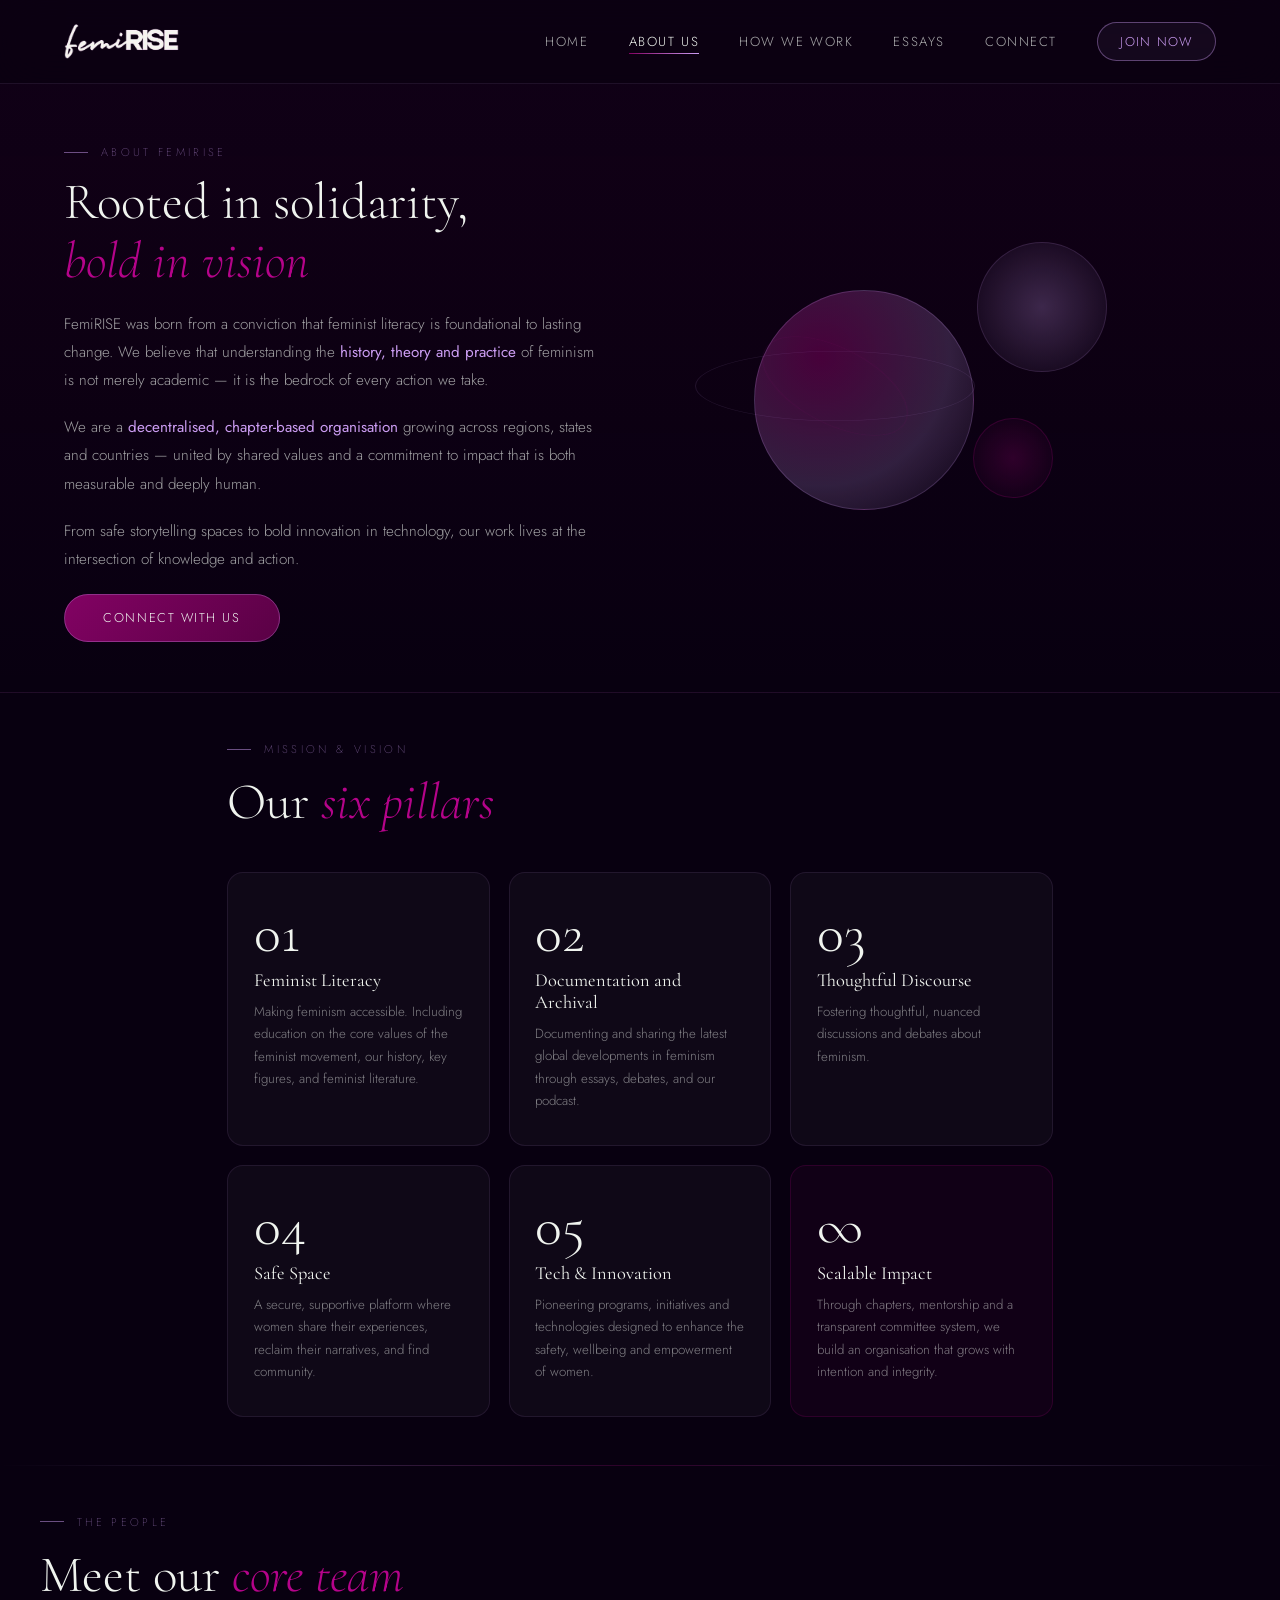
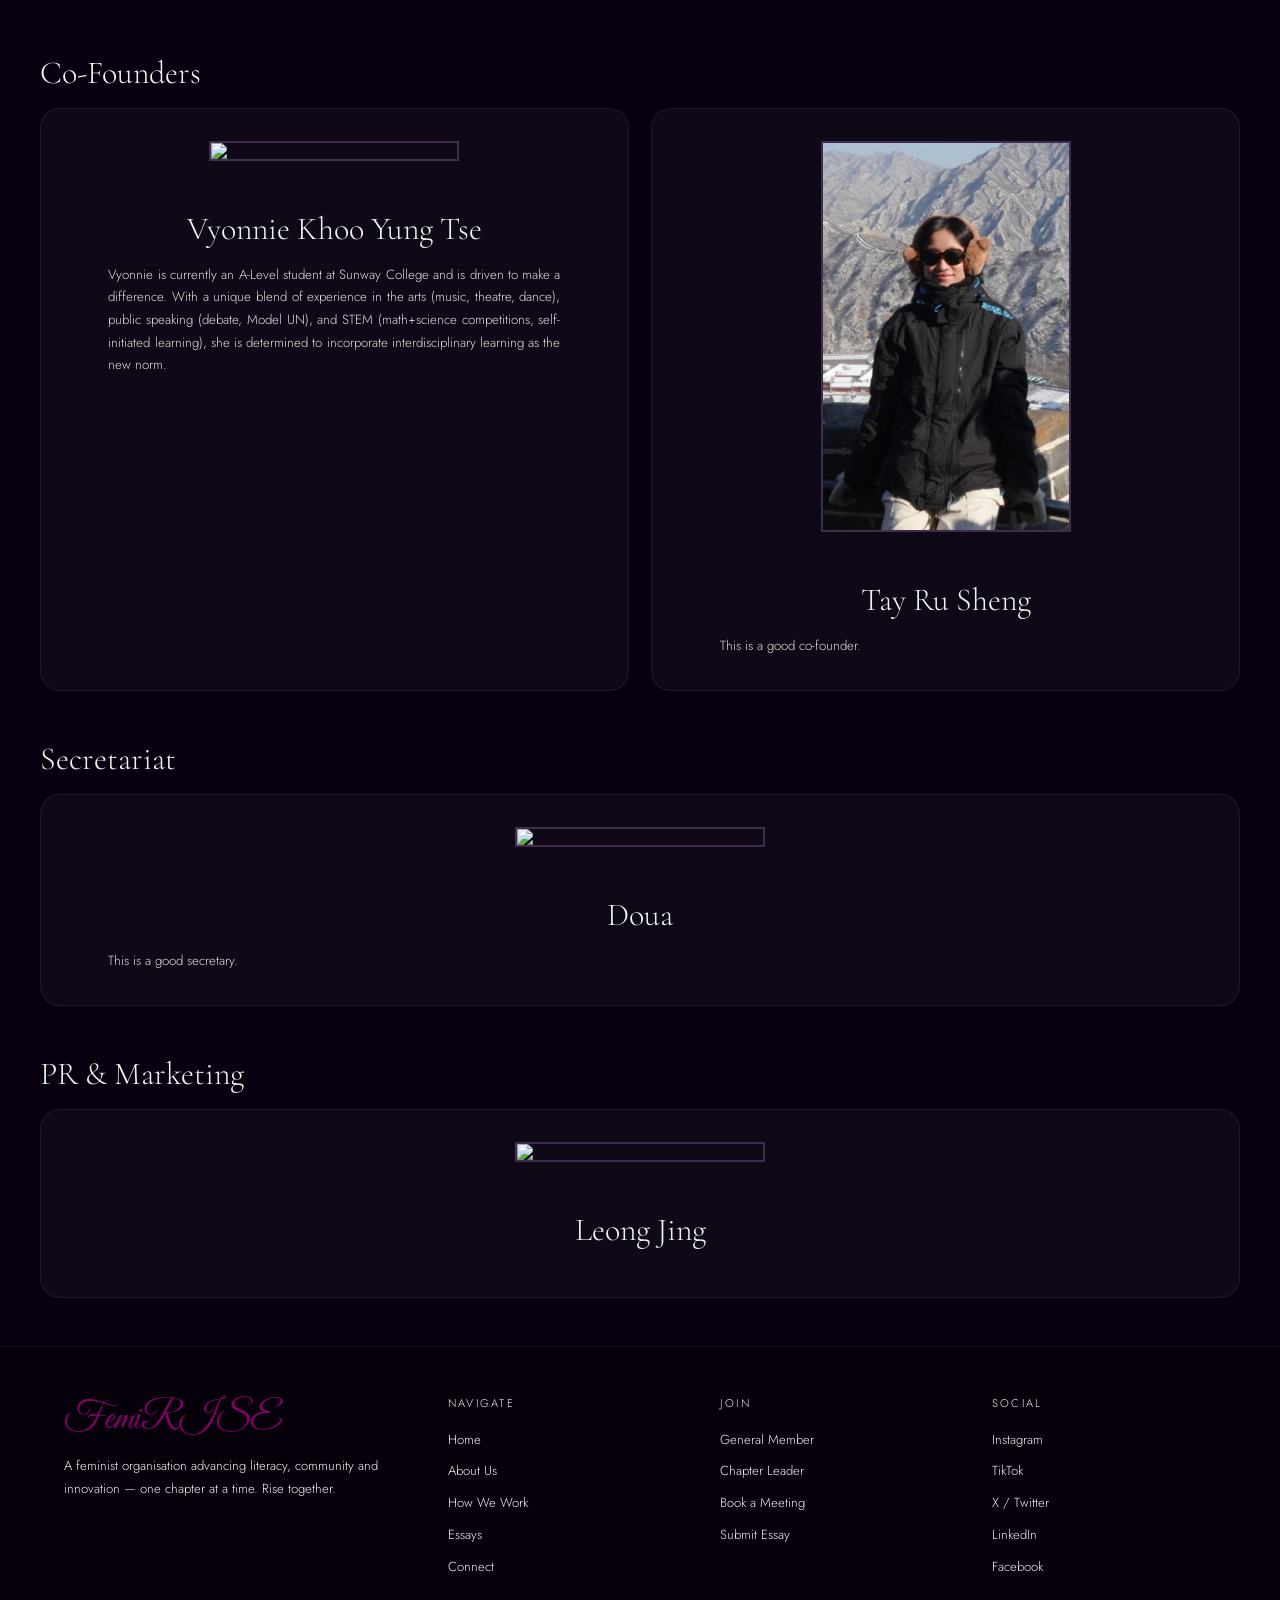
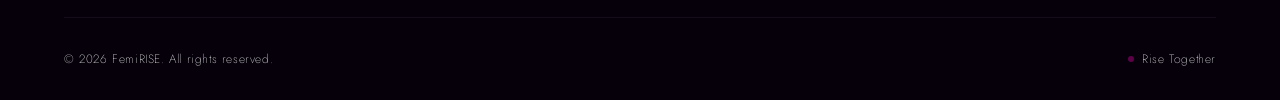
==== commit a7ccd4c4: "Added image" ====
--- a/about.html
+++ b/about.html
@@ -115,7 +115,7 @@
   <div class="team-row">
     <div class="team-card"><img src="https://static.wixstatic.com/media/1c8165_c51ba26651244f5a820a19ea73cc66af~mv2.jpeg/v1/fill/w_312,h_382,al_c,q_80,usm_0.66_1.00_0.01,enc_avif,quality_auto/image0.jpeg" class="team-pfp"><div class="person-name">Vyonnie Khoo Yung Tse </div>
     <div class="team-desc">Vyonnie is currently an A-Level student at Sunway College and is driven to make a difference. With a unique blend of experience in the arts (music, theatre, dance), public speaking (debate, Model UN), and STEM (math+science competitions, self-initiated learning), she is determined to incorporate interdisciplinary learning as the new norm.</div></div>
-    <div class="team-card"><img src="rusheng.png" class="team-pfp"><div class="person-name">Tay Ru Sheng</div> <div class="team-desc">This is a good co-founder.</div></div>
+    <div class="team-card"><img src="media/b5c71040-a513-4c48-acbb-b578d3db5dea_A0BF4DCA-58F3-4CB9-8687-649D10ACE717.jpeg" class="team-pfp"><div class="person-name">Tay Ru Sheng</div> <div class="team-desc">This is a good co-founder.</div></div>
   </div>
 
   <h3 class="team-group-title">Secretariat</h3>
@@ -206,4 +206,4 @@
   </div>
 </footer>
 </body>
-</html>+</html>
--- a/style.css
+++ b/style.css
@@ -13,6 +13,10 @@
   --glass-border-hover:rgba(203,156,242,0.45);
   --transition:0.4s cubic-bezier(0.23,1,0.32,1);
   --transition-fast:0.2s cubic-bezier(0.23,1,0.32,1);
+  --lavender-05: rgba(203,156,242,.05);
+  --lavender-10: rgba(203,156,242,.1);
+  --lavender-20: rgba(203,156,242,.2);
+  --lavender-50: rgba(203,156,242,.5);
 }
 html{scroll-behavior:smooth}
 body{
@@ -165,7 +169,7 @@
   letter-spacing:0.01em; }
 
 .hero-logo-secondary{
-    font-family:'Monserrat';
+    font-family:'Montserrat', sans serif;
     font-size:clamp(7rem,16vw,14rem);
     line-height:0.85;
     background:linear-gradient(
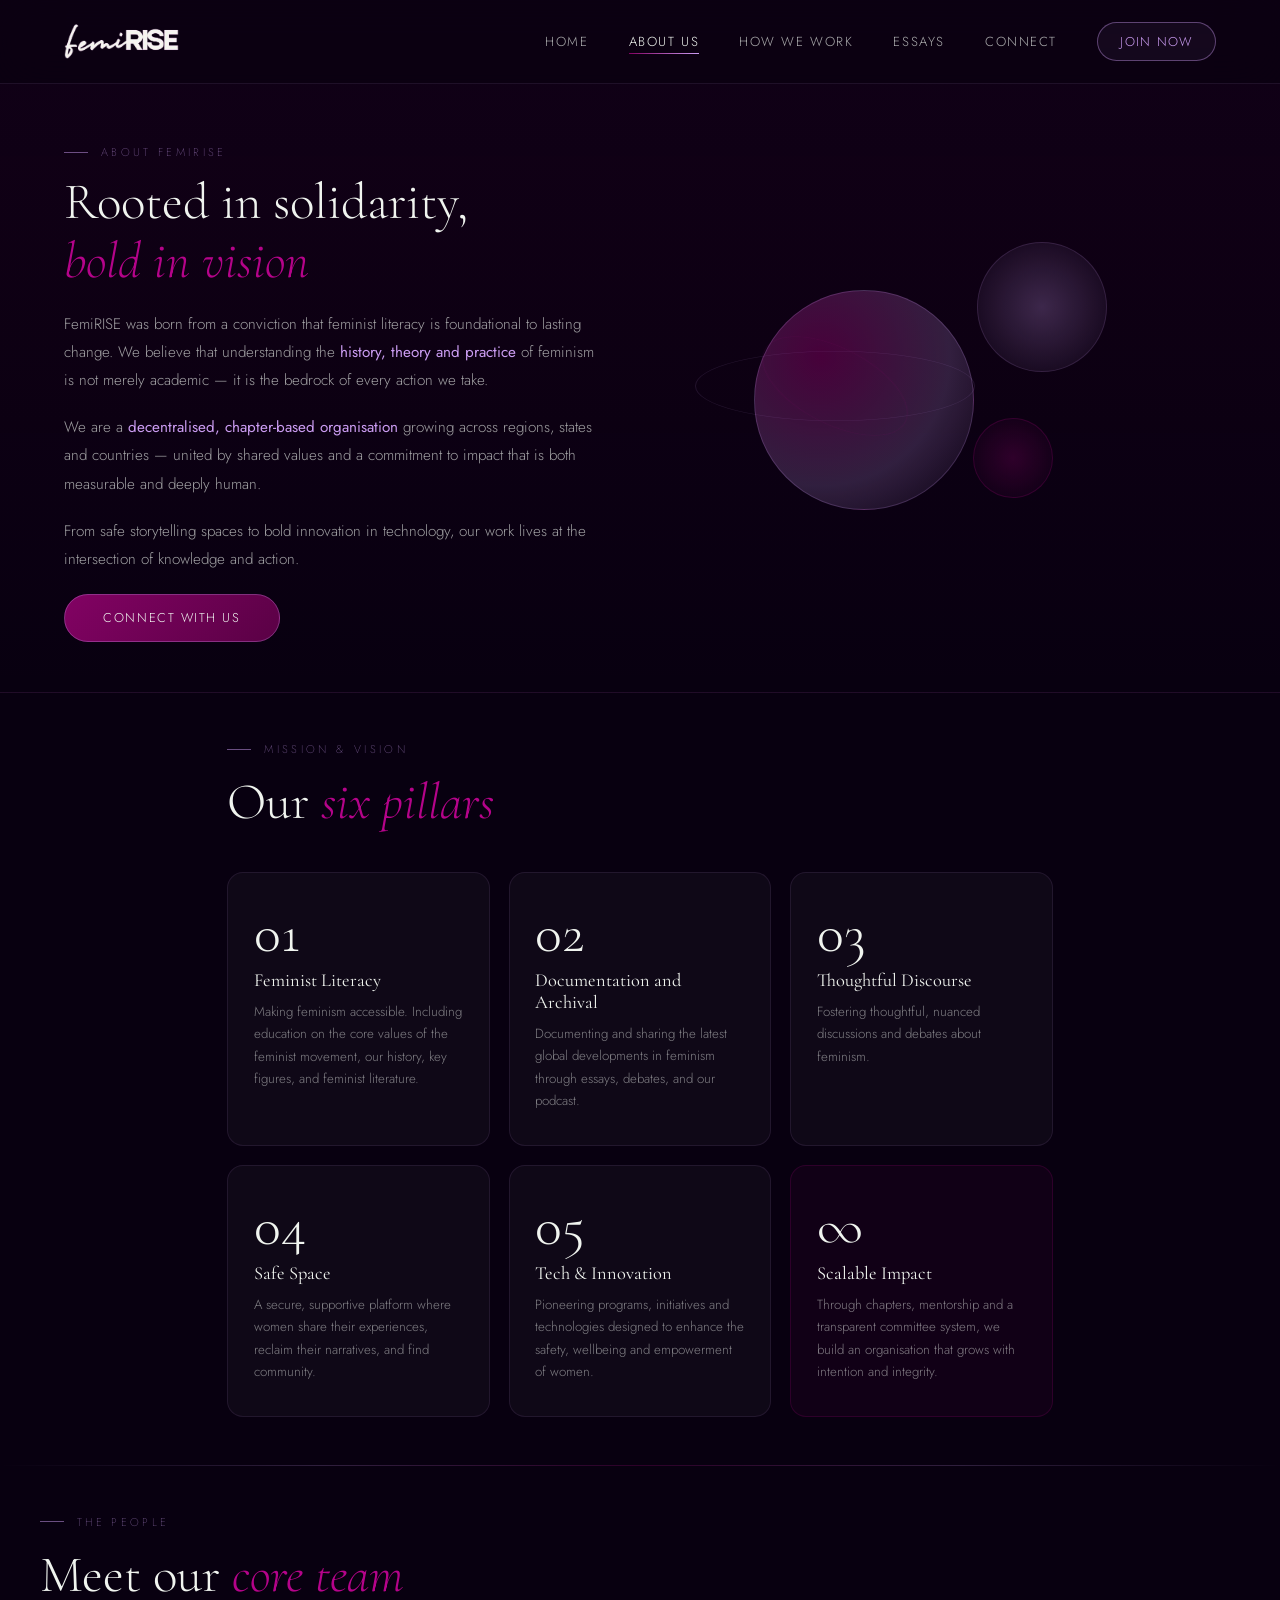
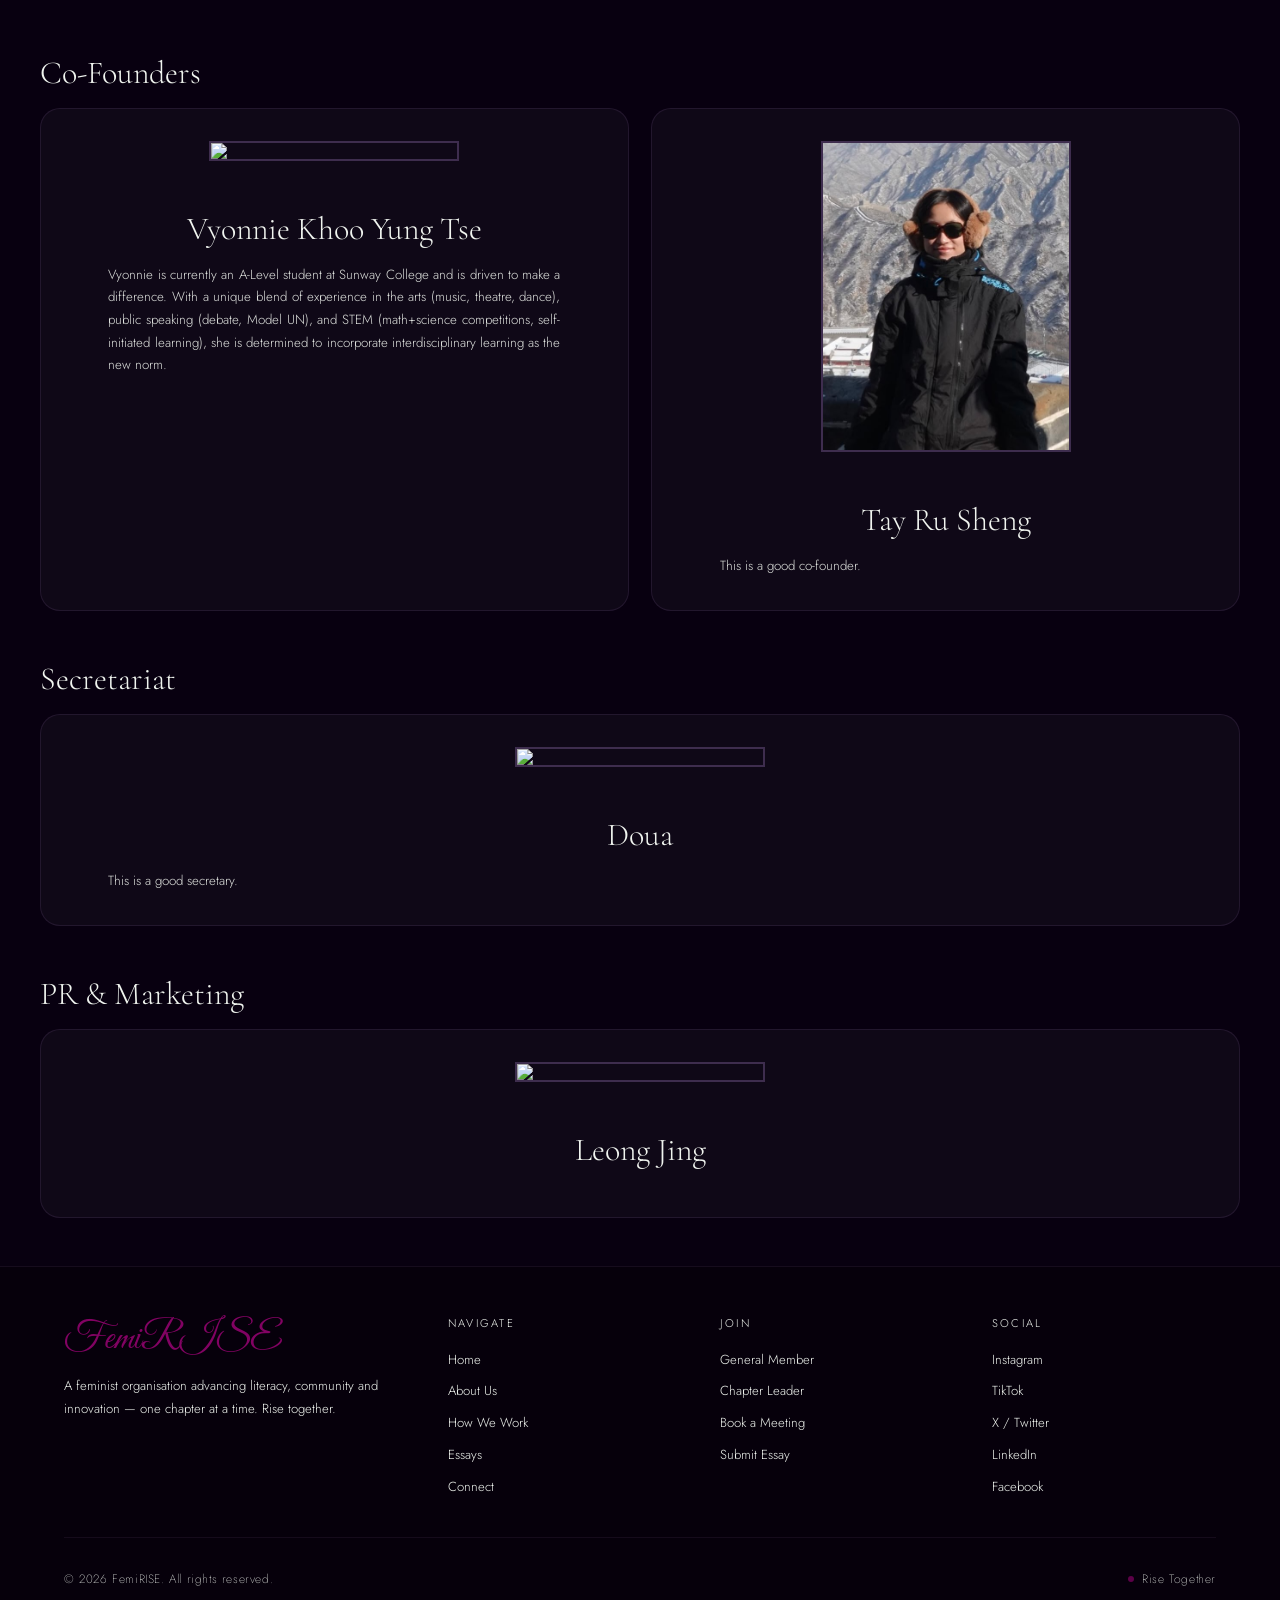
==== commit 80d83a4b: "Update about.html" ====
--- a/about.html
+++ b/about.html
@@ -115,7 +115,7 @@
   <div class="team-row">
     <div class="team-card"><img src="https://static.wixstatic.com/media/1c8165_c51ba26651244f5a820a19ea73cc66af~mv2.jpeg/v1/fill/w_312,h_382,al_c,q_80,usm_0.66_1.00_0.01,enc_avif,quality_auto/image0.jpeg" class="team-pfp"><div class="person-name">Vyonnie Khoo Yung Tse </div>
     <div class="team-desc">Vyonnie is currently an A-Level student at Sunway College and is driven to make a difference. With a unique blend of experience in the arts (music, theatre, dance), public speaking (debate, Model UN), and STEM (math+science competitions, self-initiated learning), she is determined to incorporate interdisciplinary learning as the new norm.</div></div>
-    <div class="team-card"><img src="media/b5c71040-a513-4c48-acbb-b578d3db5dea_A0BF4DCA-58F3-4CB9-8687-649D10ACE717.jpeg" class="team-pfp"><div class="person-name">Tay Ru Sheng</div> <div class="team-desc">This is a good co-founder.</div></div>
+    <div class="team-card"><img src="/media/b5c71040-a513-4c48-acbb-b578d3db5dea_A0BF4DCA-58F3-4CB9-8687-649D10ACE717.jpeg" class="team-pfp"><div class="person-name">Tay Ru Sheng</div> <div class="team-desc">This is a good co-founder.</div></div>
   </div>
 
   <h3 class="team-group-title">Secretariat</h3>
